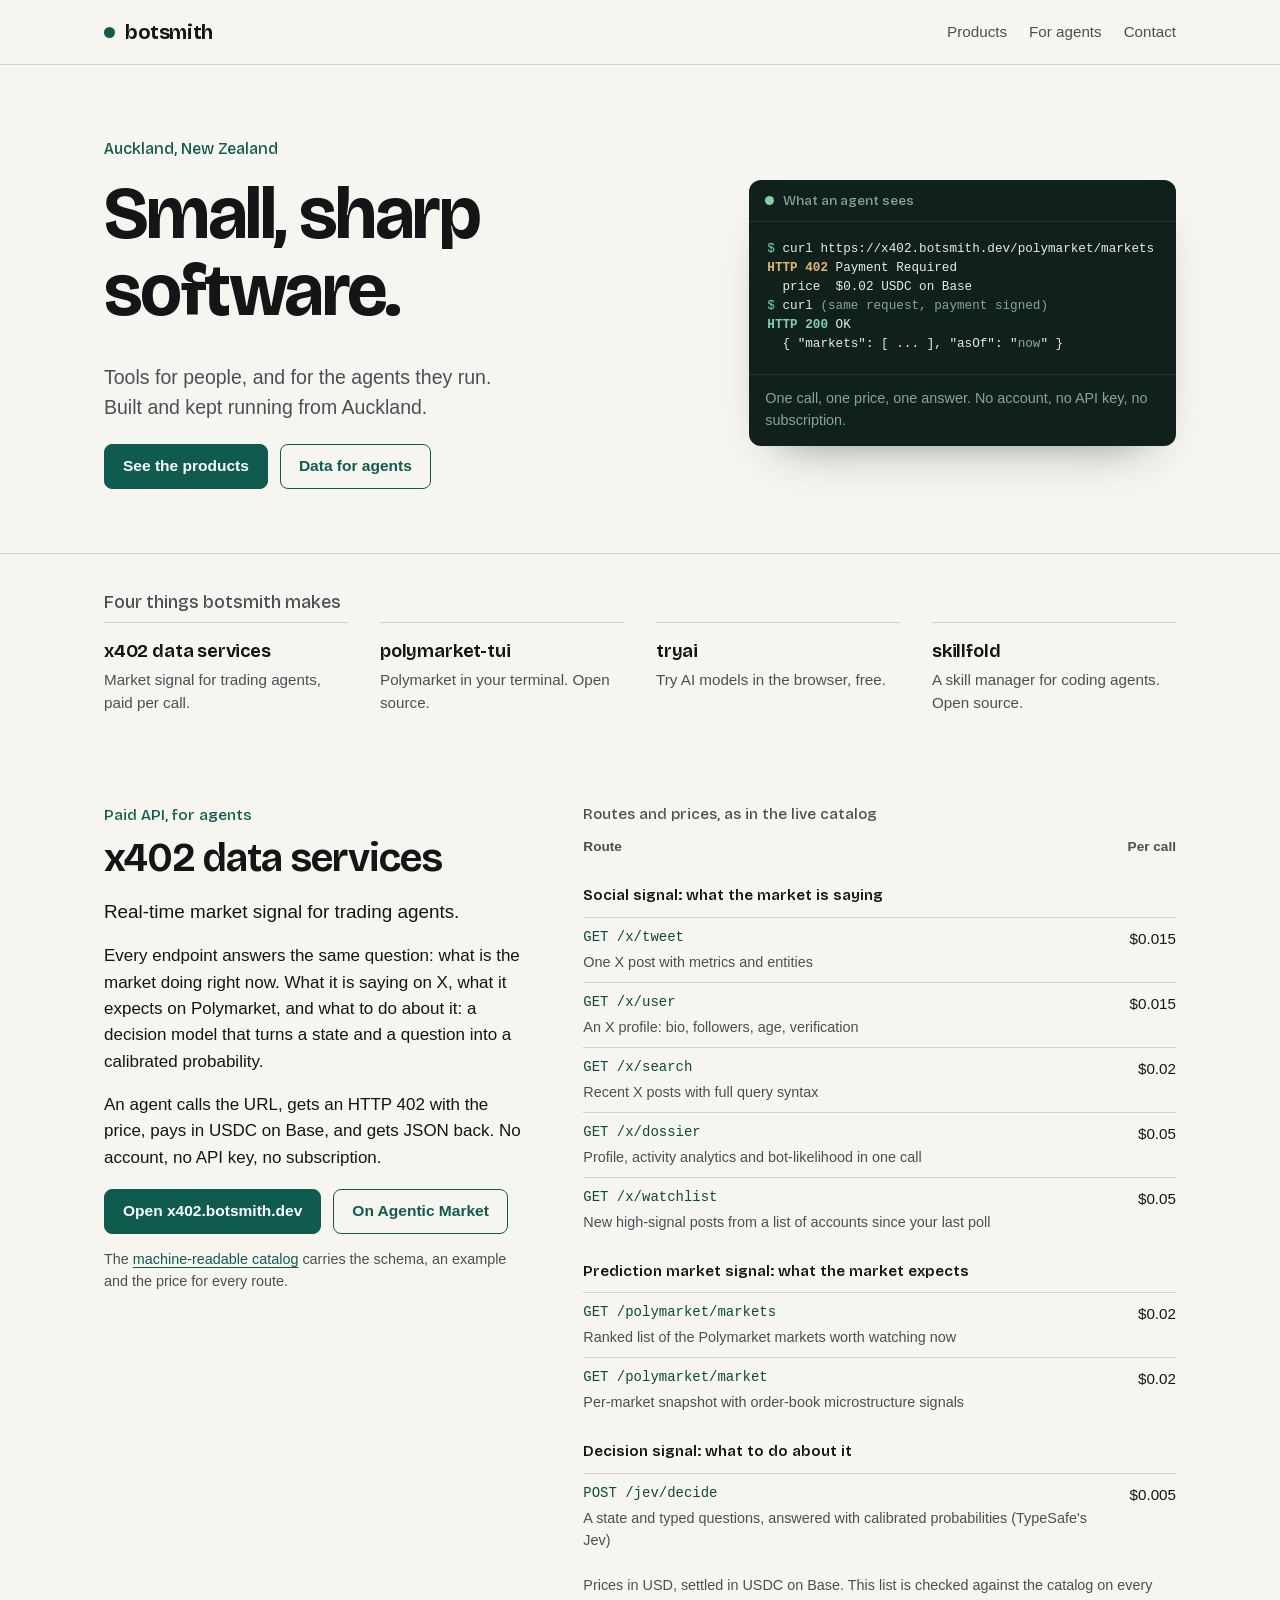
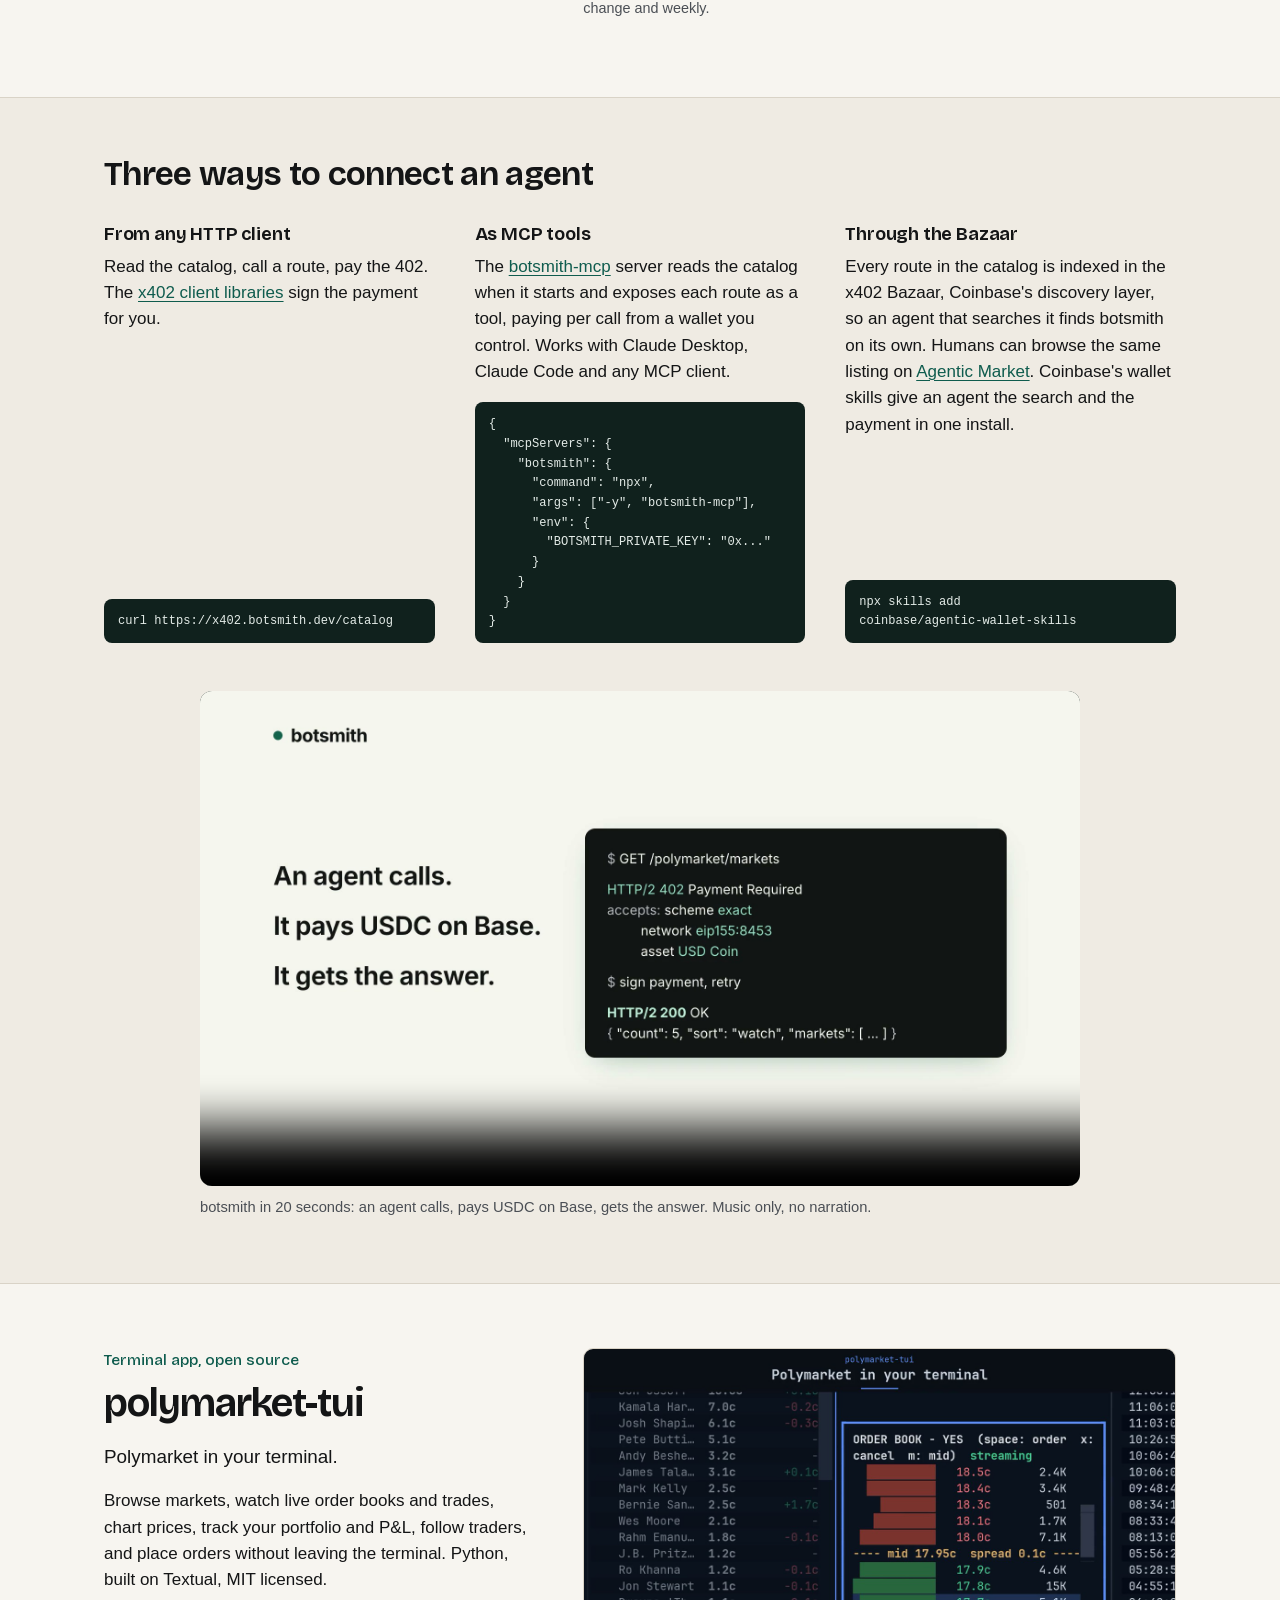
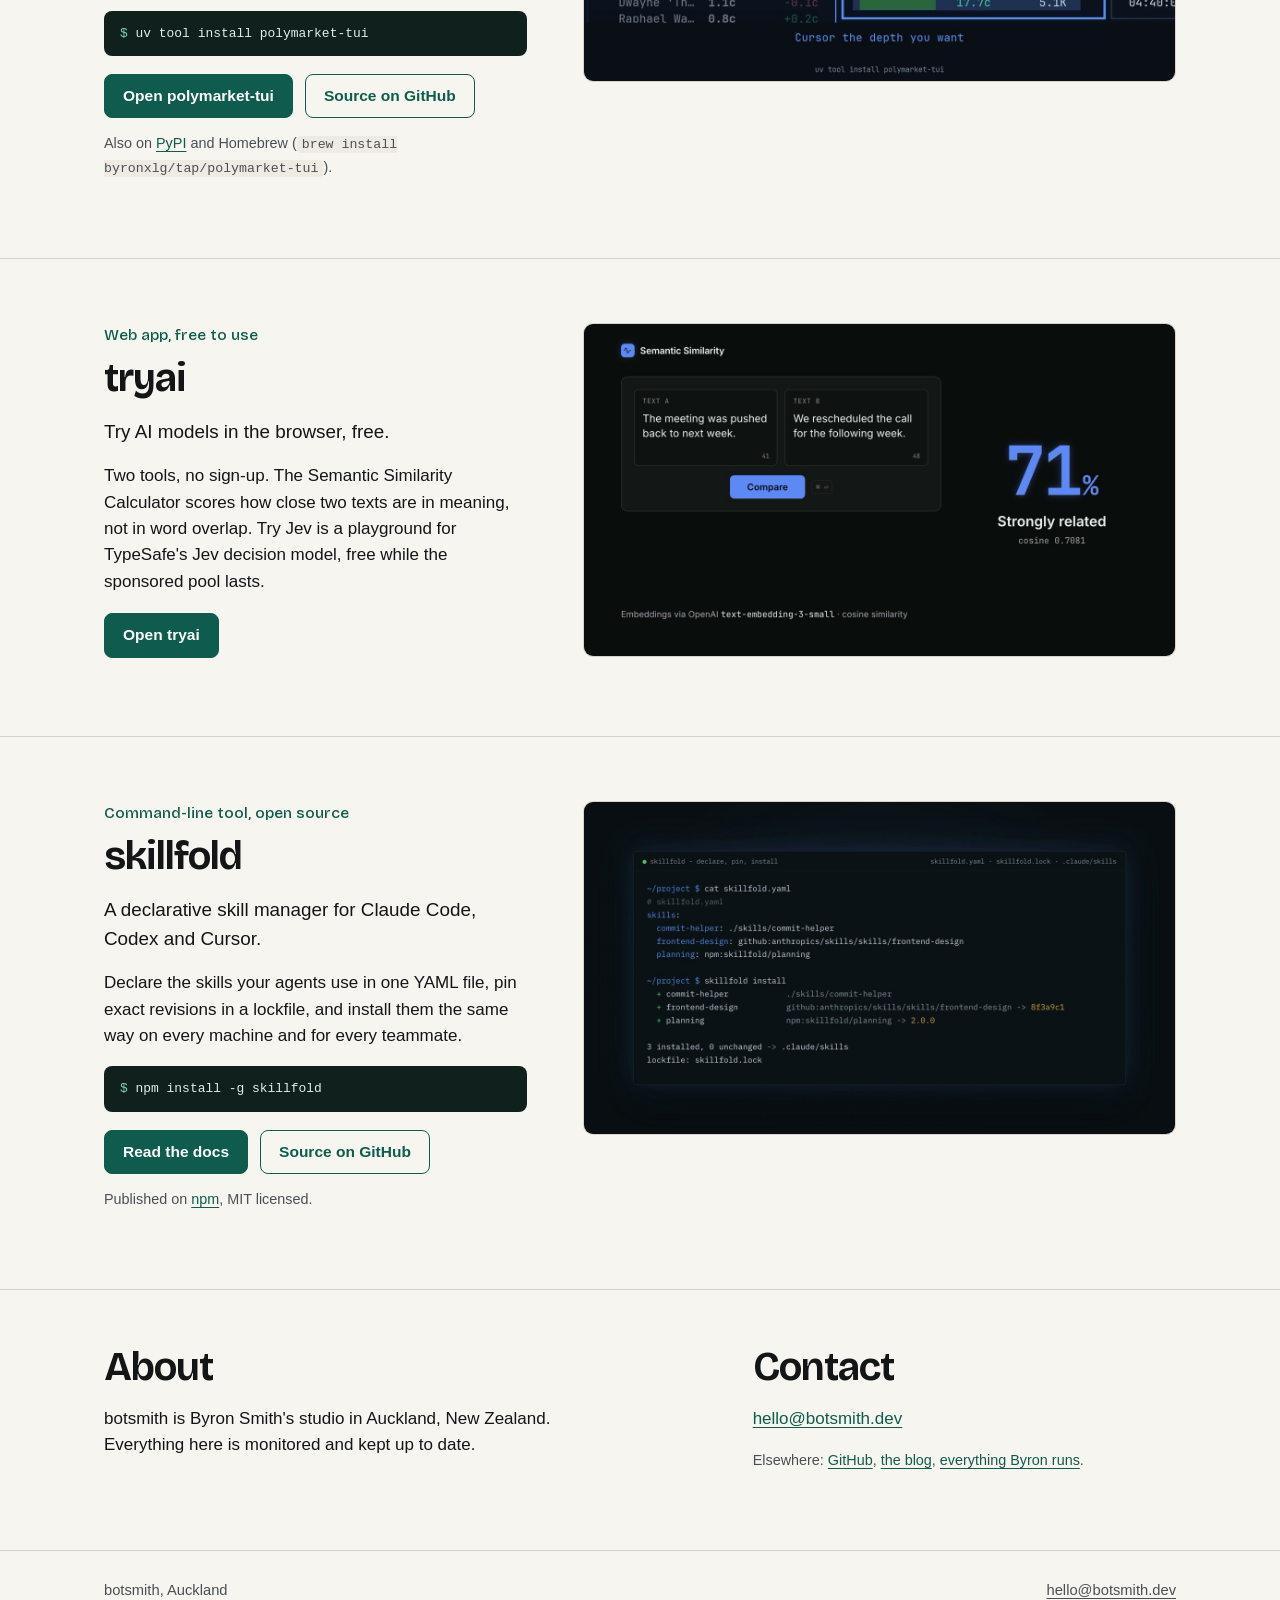
==== index.html @ a82999b0 "Landing page: every product, how an agent connects to x402, checks that keep it true Byron (2026-10-" ====
<!doctype html>
<html lang="en-NZ">
<head>
  <meta charset="utf-8">
  <meta name="viewport" content="width=device-width, initial-scale=1">
  <title>botsmith | Small, sharp software from Auckland</title>
  <meta name="description" content="botsmith makes small, well-made software: market data that AI agents pay for per call (x402), a terminal client for Polymarket, a free place to try AI models, and a skill manager for coding agents.">
  <link rel="canonical" href="https://botsmith.dev/">
  <link rel="icon" href="data:image/svg+xml,%3Csvg%20xmlns='http://www.w3.org/2000/svg'%20viewBox='0%200%2032%2032'%3E%3Ccircle%20cx='16'%20cy='16'%20r='14'%20fill='%230f5c4e'/%3E%3C/svg%3E">
  <link rel="preload" href="assets/fonts/bricolage-grotesque-latin.woff2" as="font" type="font/woff2" crossorigin>
  <meta property="og:type" content="website">
  <meta property="og:site_name" content="botsmith">
  <meta property="og:title" content="botsmith | Small, sharp software from Auckland">
  <meta property="og:description" content="Market data that AI agents pay for per call, a terminal client for Polymarket, a free place to try AI models, and a skill manager for coding agents.">
  <meta property="og:url" content="https://botsmith.dev/">
  <meta property="og:image" content="https://botsmith.dev/assets/brag.jpg">
  <meta property="og:video" content="https://botsmith.dev/assets/brag.mp4">
  <meta property="og:video:type" content="video/mp4">
  <meta property="og:locale" content="en_NZ">
  <meta name="twitter:card" content="summary_large_image">
  <meta name="theme-color" content="#f7f5f0">
  <link rel="stylesheet" href="assets/site.css">
  <script type="application/ld+json">
{
  "@context": "https://schema.org",
  "@graph": [
    {
      "@type": "Organization",
      "@id": "https://botsmith.dev/#org",
      "name": "botsmith",
      "url": "https://botsmith.dev/",
      "email": "hello@botsmith.dev",
      "founder": { "@type": "Person", "name": "Byron Smith" },
      "address": { "@type": "PostalAddress", "addressLocality": "Auckland", "addressCountry": "NZ" }
    },
    {
      "@type": "ItemList",
      "name": "What botsmith makes",
      "itemListElement": [
        { "@type": "ListItem", "position": 1, "name": "x402 data services", "url": "https://x402.botsmith.dev/" },
        { "@type": "ListItem", "position": 2, "name": "polymarket-tui", "url": "https://polymarket-tui.botsmith.dev/" },
        { "@type": "ListItem", "position": 3, "name": "tryai", "url": "https://tryai.byronxlg.com/" },
        { "@type": "ListItem", "position": 4, "name": "skillfold", "url": "https://byronxlg.com/skillfold/" }
      ]
    }
  ]
}
  </script>
</head>
<body>
  <a class="skip" href="#main">Skip to content</a>

  <header class="top">
    <div class="wrap top-row">
      <a class="brand" href="/" aria-current="page"><span class="dot" aria-hidden="true"></span>botsmith</a>
      <nav class="nav" aria-label="Main">
        <a href="#products">Products</a>
        <a href="#agents">For agents</a>
        <a href="#contact">Contact</a>
      </nav>
    </div>
  </header>

  <main id="main">

    <section class="hero" aria-labelledby="hero-title">
      <div class="wrap hero-grid">
        <div class="hero-copy">
          <p class="place">Auckland, New Zealand</p>
          <h1 id="hero-title">Small, sharp software.</h1>
          <p class="lede">Tools for people, and for the agents they run. Built and kept running from Auckland.</p>
          <div class="actions">
            <a class="button" href="#products">See the products</a>
            <a class="button quiet" href="#x402">Data for agents</a>
          </div>
        </div>

        <figure class="exchange" aria-labelledby="exchange-caption">
          <div class="exchange-bar"><span class="exchange-dot" aria-hidden="true"></span>What an agent sees</div>
          <pre class="exchange-body"><code><span class="line l1"><span class="prompt">$</span> curl https://x402.botsmith.dev/polymarket/markets</span>
<span class="line l2"><span class="status warn">HTTP 402</span> Payment Required</span>
<span class="line l3">  price  <span data-route="/polymarket/markets" data-price="$0.02">$0.02</span> USDC on Base</span>
<span class="line l4"><span class="prompt">$</span> curl <span class="dim">(same request, payment signed)</span></span>
<span class="line l5"><span class="status ok">HTTP 200</span> OK</span>
<span class="line l6">  { "markets": [ ... ], "asOf": "<span class="dim">now</span>" }</span></code></pre>
          <figcaption id="exchange-caption">One call, one price, one answer. No account, no API key, no subscription.</figcaption>
        </figure>
      </div>
    </section>

    <section id="products" class="index" aria-labelledby="index-title">
      <div class="wrap">
        <h2 id="index-title">Four things botsmith makes</h2>
        <ol class="index-list">
          <li><a href="#x402"><strong>x402 data services</strong><span>Market signal for trading agents, paid per call.</span></a></li>
          <li><a href="#polymarket-tui"><strong>polymarket-tui</strong><span>Polymarket in your terminal. Open source.</span></a></li>
          <li><a href="#tryai"><strong>tryai</strong><span>Try AI models in the browser, free.</span></a></li>
          <li><a href="#skillfold"><strong>skillfold</strong><span>A skill manager for coding agents. Open source.</span></a></li>
        </ol>
      </div>
    </section>

    <article id="x402" class="product" aria-labelledby="x402-title">
      <div class="wrap product-grid">
        <div class="product-copy">
          <p class="product-kind">Paid API, for agents</p>
          <h2 id="x402-title">x402 data services</h2>
          <p class="product-sub">Real-time market signal for trading agents.</p>
          <p>Every endpoint answers the same question: what is the market doing right now. What it is saying on X, what it expects on Polymarket, and what to do about it: a decision model that turns a state and a question into a calibrated probability.</p>
          <p>An agent calls the URL, gets an HTTP 402 with the price, pays in USDC on Base, and gets JSON back. No account, no API key, no subscription.</p>
          <div class="actions">
            <a class="button" href="https://x402.botsmith.dev/">Open x402.botsmith.dev</a>
            <a class="button quiet" href="https://agentic.market/services/x402-botsmith-dev">On Agentic Market</a>
          </div>
          <p class="fine">The <a href="https://x402.botsmith.dev/catalog">machine-readable catalog</a> carries the schema, an example and the price for every route.</p>
        </div>

        <div class="product-artifact">
          <table class="prices">
            <caption>Routes and prices, as in the live catalog</caption>
            <thead><tr><th scope="col">Route</th><th scope="col" class="num">Per call</th></tr></thead>
            <tbody>
              <tr class="group"><th scope="rowgroup" colspan="2">Social signal: what the market is saying</th></tr>
              <tr><td class="route"><code>GET /x/tweet</code><span>One X post with metrics and entities</span></td><td class="num" data-route="/x/tweet" data-price="$0.015">$0.015</td></tr>
              <tr><td class="route"><code>GET /x/user</code><span>An X profile: bio, followers, age, verification</span></td><td class="num" data-route="/x/user" data-price="$0.015">$0.015</td></tr>
              <tr><td class="route"><code>GET /x/search</code><span>Recent X posts with full query syntax</span></td><td class="num" data-route="/x/search" data-price="$0.02">$0.02</td></tr>
              <tr><td class="route"><code>GET /x/dossier</code><span>Profile, activity analytics and bot-likelihood in one call</span></td><td class="num" data-route="/x/dossier" data-price="$0.05">$0.05</td></tr>
              <tr><td class="route"><code>GET /x/watchlist</code><span>New high-signal posts from a list of accounts since your last poll</span></td><td class="num" data-route="/x/watchlist" data-price="$0.05">$0.05</td></tr>
            </tbody>
            <tbody>
              <tr class="group"><th scope="rowgroup" colspan="2">Prediction market signal: what the market expects</th></tr>
              <tr><td class="route"><code>GET /polymarket/markets</code><span>Ranked list of the Polymarket markets worth watching now</span></td><td class="num" data-route="/polymarket/markets" data-price="$0.02">$0.02</td></tr>
              <tr><td class="route"><code>GET /polymarket/market</code><span>Per-market snapshot with order-book microstructure signals</span></td><td class="num" data-route="/polymarket/market" data-price="$0.02">$0.02</td></tr>
            </tbody>
            <tbody>
              <tr class="group"><th scope="rowgroup" colspan="2">Decision signal: what to do about it</th></tr>
              <tr><td class="route"><code>POST /jev/decide</code><span>A state and typed questions, answered with calibrated probabilities (TypeSafe's Jev)</span></td><td class="num" data-route="/jev/decide" data-price="$0.005">$0.005</td></tr>
            </tbody>
          </table>
          <p class="fine">Prices in USD, settled in USDC on Base. This list is checked against the catalog on every change and weekly.</p>
        </div>
      </div>

      <div id="agents" class="connect">
        <div class="wrap">
          <h3 class="connect-title">Three ways to connect an agent</h3>
          <div class="ways">
            <div class="way">
              <h4>From any HTTP client</h4>
              <p>Read the catalog, call a route, pay the 402. The <a href="https://github.com/coinbase/x402">x402 client libraries</a> sign the payment for you.</p>
              <pre><code>curl https://x402.botsmith.dev/catalog</code></pre>
            </div>
            <div class="way">
              <h4>As MCP tools</h4>
              <p>The <a href="https://www.npmjs.com/package/botsmith-mcp">botsmith-mcp</a> server reads the catalog when it starts and exposes each route as a tool, paying per call from a wallet you control. Works with Claude Desktop, Claude Code and any MCP client.</p>
              <pre><code>{
  "mcpServers": {
    "botsmith": {
      "command": "npx",
      "args": ["-y", "botsmith-mcp"],
      "env": {
        "BOTSMITH_PRIVATE_KEY": "0x..."
      }
    }
  }
}</code></pre>
            </div>
            <div class="way">
              <h4>Through the Bazaar</h4>
              <p>Every route in the catalog is indexed in the x402 Bazaar, Coinbase's discovery layer, so an agent that searches it finds botsmith on its own. Humans can browse the same listing on <a href="https://agentic.market/services/x402-botsmith-dev">Agentic Market</a>. Coinbase's wallet skills give an agent the search and the payment in one install.</p>
              <pre><code>npx skills add <span class="nowrap">coinbase/agentic-wallet-skills</span></code></pre>
            </div>
          </div>
          <figure class="launch">
            <video src="assets/brag.mp4" poster="assets/brag.jpg" width="1920" height="1080" controls playsinline preload="none"></video>
            <figcaption>botsmith in 20 seconds: an agent calls, pays USDC on Base, gets the answer. Music only, no narration.</figcaption>
          </figure>
        </div>
      </div>
    </article>

    <article id="polymarket-tui" class="product" aria-labelledby="tui-title">
      <div class="wrap product-grid">
        <div class="product-copy">
          <p class="product-kind">Terminal app, open source</p>
          <h2 id="tui-title">polymarket-tui</h2>
          <p class="product-sub">Polymarket in your terminal.</p>
          <p>Browse markets, watch live order books and trades, chart prices, track your portfolio and P&amp;L, follow traders, and place orders without leaving the terminal. Python, built on Textual, MIT licensed.</p>
          <pre class="install"><code>uv tool install polymarket-tui</code></pre>
          <div class="actions">
            <a class="button" href="https://polymarket-tui.botsmith.dev/">Open polymarket-tui</a>
            <a class="button quiet" href="https://github.com/byronxlg/polymarket-tui">Source on GitHub</a>
          </div>
          <p class="fine">Also on <a href="https://pypi.org/project/polymarket-tui/">PyPI</a> and Homebrew (<code>brew install byronxlg/tap/polymarket-tui</code>).</p>
        </div>
        <a class="product-artifact poster" href="https://polymarket-tui.botsmith.dev/" aria-label="polymarket-tui: a live order book in the terminal (opens the product site)">
          <img src="assets/polymarket-tui.jpg" width="1280" height="720" alt="" loading="lazy">
        </a>
      </div>
    </article>

    <article id="tryai" class="product" aria-labelledby="tryai-title">
      <div class="wrap product-grid">
        <div class="product-copy">
          <p class="product-kind">Web app, free to use</p>
          <h2 id="tryai-title">tryai</h2>
          <p class="product-sub">Try AI models in the browser, free.</p>
          <p>Two tools, no sign-up. The Semantic Similarity Calculator scores how close two texts are in meaning, not in word overlap. Try Jev is a playground for TypeSafe's Jev decision model, free while the sponsored pool lasts.</p>
          <div class="actions">
            <a class="button" href="https://tryai.byronxlg.com/">Open tryai</a>
          </div>
        </div>
        <a class="product-artifact poster" href="https://tryai.byronxlg.com/" aria-label="tryai: two sentences scored 71 percent, strongly related (opens the app)">
          <img src="assets/tryai.jpg" width="1280" height="720" alt="" loading="lazy">
        </a>
      </div>
    </article>

    <article id="skillfold" class="product" aria-labelledby="skillfold-title">
      <div class="wrap product-grid">
        <div class="product-copy">
          <p class="product-kind">Command-line tool, open source</p>
          <h2 id="skillfold-title">skillfold</h2>
          <p class="product-sub">A declarative skill manager for Claude Code, Codex and Cursor.</p>
          <p>Declare the skills your agents use in one YAML file, pin exact revisions in a lockfile, and install them the same way on every machine and for every teammate.</p>
          <pre class="install"><code>npm install -g skillfold</code></pre>
          <div class="actions">
            <a class="button" href="https://byronxlg.com/skillfold/">Read the docs</a>
            <a class="button quiet" href="https://github.com/byronxlg/skillfold">Source on GitHub</a>
          </div>
          <p class="fine">Published on <a href="https://www.npmjs.com/package/skillfold">npm</a>, MIT licensed.</p>
        </div>
        <a class="product-artifact poster" href="https://byronxlg.com/skillfold/" aria-label="skillfold: declare, pin, install (opens the docs)">
          <img src="assets/skillfold.jpg" width="1280" height="720" alt="" loading="lazy">
        </a>
      </div>
    </article>

    <section id="contact" class="about" aria-label="About and contact">
      <div class="wrap about-grid">
        <div>
          <h2 id="about-title">About</h2>
          <p>botsmith is Byron Smith's studio in Auckland, New Zealand. Everything here is monitored and kept up to date.</p>
        </div>
        <div>
          <h2>Contact</h2>
          <p><a href="mailto:hello@botsmith.dev">hello@botsmith.dev</a></p>
          <p class="fine">Elsewhere: <a href="https://github.com/byronxlg">GitHub</a>, <a href="https://blog.byronxlg.com/">the blog</a>, <a href="https://byronxlg.com/">everything Byron runs</a>.</p>
        </div>
      </div>
    </section>
  </main>

  <footer class="foot">
    <div class="wrap foot-row">
      <span>botsmith, Auckland</span>
      <span><a href="mailto:hello@botsmith.dev">hello@botsmith.dev</a></span>
    </div>
  </footer>
  <script src="assets/site.js"></script>
</body>
</html>
---- assets/site.css ----
/* botsmith.dev. One stylesheet, no build step.
   Palette and tagline are shared with the launch video (brag/), keep them in step. */

@font-face {
  font-family: "Bricolage";
  src: url("fonts/bricolage-grotesque-latin.woff2") format("woff2");
  font-weight: 300 800;
  font-style: normal;
  font-display: swap;
  unicode-range: U+0000-00FF, U+0131, U+0152-0153, U+02BB-02BC, U+02C6, U+02DA, U+02DC, U+2000-206F, U+20AC, U+2122, U+2191, U+2193, U+2212, U+2215, U+FEFF, U+FFFD;
}

:root {
  --paper: #f7f5f0;
  --linen: #efebe3;
  --ink: #141516;
  --slate: #4b4f55;
  --hairline: #d9d3c7;
  --green: #0f5c4e;
  --green-deep: #0b4a3f;
  --mint: #dcebe6;
  --terminal: #10211d;
  --terminal-ink: #e4ece8;
  --terminal-dim: #8aa39b;
  --amber: #e2b765;
  --leaf: #7fd1a8;
  --max: 1120px;
  --gutter: 24px;
  --display: "Bricolage", "Helvetica Neue", Arial, sans-serif;
  --sans: -apple-system, BlinkMacSystemFont, "Segoe UI", Roboto, Helvetica, Arial, sans-serif;
  --mono: ui-monospace, "SF Mono", Menlo, Consolas, "Liberation Mono", monospace;
  --radius: 10px;
}

* { box-sizing: border-box; }
html { scroll-behavior: smooth; }
@media (prefers-reduced-motion: reduce) { html { scroll-behavior: auto; } }

body {
  margin: 0;
  font-family: var(--sans);
  font-size: 17px;
  line-height: 1.55;
  color: var(--ink);
  background: var(--paper);
  -webkit-font-smoothing: antialiased;
  text-rendering: optimizeLegibility;
}

a { color: var(--green); text-decoration-thickness: 1px; text-underline-offset: 3px; }
a:hover { color: var(--green-deep); }
a:focus-visible, .button:focus-visible, .poster:focus-visible { outline: 3px solid var(--green); outline-offset: 3px; border-radius: 4px; }
.poster:focus-visible { border-radius: var(--radius); }

img { max-width: 100%; height: auto; display: block; }
p { margin: 0 0 1em; }
code { font-family: var(--mono); font-size: 0.92em; }
pre { font-family: var(--mono); font-size: 0.88rem; line-height: 1.5; margin: 0; overflow-x: auto; }

h1, h2, h3 {
  font-family: var(--display);
  font-optical-sizing: auto;
  line-height: 1.05;
  margin: 0 0 0.45em;
  font-weight: 650;
}
h1 { font-size: clamp(2.6rem, 6.4vw, 4.6rem); letter-spacing: -0.035em; font-weight: 700; }
h2 { font-size: clamp(1.7rem, 3.4vw, 2.5rem); letter-spacing: -0.025em; }
h3 { font-size: 1.2rem; letter-spacing: -0.01em; line-height: 1.25; }

.wrap { max-width: var(--max); margin: 0 auto; padding: 0 var(--gutter); }

.skip { position: absolute; left: -999px; top: 8px; background: var(--ink); color: #fff; padding: 8px 12px; z-index: 10; }
.skip:focus { left: 8px; }

/* Header */
.top { border-bottom: 1px solid var(--hairline); background: var(--paper); }
.top-row { display: flex; align-items: center; justify-content: space-between; min-height: 64px; gap: 16px; flex-wrap: wrap; }
.brand { font-family: var(--display); font-weight: 700; letter-spacing: -0.02em; text-decoration: none; color: var(--ink); font-size: 1.25rem; display: inline-flex; align-items: center; gap: 10px; }
.brand .dot { width: 11px; height: 11px; border-radius: 50%; background: var(--green); }
.nav { display: flex; gap: 22px; flex-wrap: wrap; }
.nav a { color: var(--slate); text-decoration: none; font-size: 0.95rem; }
.nav a:hover { color: var(--ink); }

/* Buttons */
.actions { display: flex; flex-wrap: wrap; gap: 10px 12px; margin: 22px 0 0; }
.button {
  display: inline-block;
  font-weight: 600;
  font-size: 0.97rem;
  line-height: 1.2;
  padding: 12px 18px;
  border-radius: 8px;
  text-decoration: none;
  background: var(--green);
  color: #fff;
  border: 1px solid var(--green);
}
.button:hover { background: var(--green-deep); border-color: var(--green-deep); color: #fff; }
.button.quiet { background: transparent; color: var(--green); }
.button.quiet:hover { background: var(--mint); color: var(--green-deep); }

/* Hero */
.hero { padding: 72px 0 64px; }
.hero-grid { display: grid; gap: 48px; grid-template-columns: minmax(0, 7fr) minmax(0, 5fr); align-items: center; }
.hero-copy, .product-copy, .product-artifact { min-width: 0; }
.place { font-family: var(--display); font-weight: 500; color: var(--green); margin: 0 0 14px; font-size: 1rem; }
.lede { font-size: 1.22rem; color: var(--slate); max-width: 38ch; margin: 0; line-height: 1.5; }

.exchange { margin: 0; background: var(--terminal); color: var(--terminal-ink); border-radius: 12px; overflow: hidden; box-shadow: 0 24px 48px -32px rgba(16, 33, 29, 0.6); }
.exchange-bar { display: flex; align-items: center; gap: 9px; padding: 10px 16px; font-family: var(--display); font-size: 0.86rem; font-weight: 500; color: var(--terminal-dim); border-bottom: 1px solid rgba(255,255,255,0.08); }
.exchange-dot { width: 9px; height: 9px; border-radius: 50%; background: var(--leaf); }
.exchange-body { padding: 18px 18px 20px; color: var(--terminal-ink); font-size: 0.86rem; white-space: normal; }
.exchange-body .line { display: block; white-space: pre-wrap; overflow-wrap: anywhere; }
.exchange-body .prompt { color: var(--leaf); }
.exchange-body .dim { color: var(--terminal-dim); }
.exchange-body .status { font-weight: 700; }
.exchange-body .status.warn { color: var(--amber); }
.exchange-body .status.ok { color: var(--leaf); }
.exchange figcaption { padding: 12px 16px 14px; font-size: 0.9rem; color: var(--terminal-dim); border-top: 1px solid rgba(255,255,255,0.08); }

/* The one orchestrated moment: the exchange plays once on load. Off under reduced motion
   and when the script does not run (the .play class gates it). */
.exchange.play .line { opacity: 0; animation: reveal 0.3s ease-out forwards; }
.exchange.play .l1 { animation-delay: 0.2s; }
.exchange.play .l2 { animation-delay: 0.9s; }
.exchange.play .l3 { animation-delay: 1.1s; }
.exchange.play .l4 { animation-delay: 1.9s; }
.exchange.play .l5 { animation-delay: 2.6s; }
.exchange.play .l6 { animation-delay: 2.8s; }
@keyframes reveal { from { opacity: 0; transform: translateY(3px); } to { opacity: 1; transform: none; } }
@media (prefers-reduced-motion: reduce) {
  .exchange.play .line { animation: none; opacity: 1; }
}

/* Product index */
.index { padding: 40px 0 8px; border-top: 1px solid var(--hairline); }
.index h2 { font-size: 1.1rem; font-weight: 500; color: var(--slate); letter-spacing: 0; margin-bottom: 10px; }
.index-list { list-style: none; margin: 0; padding: 0; display: grid; grid-template-columns: repeat(auto-fit, minmax(220px, 1fr)); gap: 0 32px; }
.index-list li { border-top: 1px solid var(--hairline); }
.index-list a { display: block; padding: 14px 0 16px; text-decoration: none; color: var(--ink); }
.index-list strong { display: block; font-family: var(--display); font-weight: 650; font-size: 1.15rem; letter-spacing: -0.01em; }
.index-list span { display: block; color: var(--slate); font-size: 0.95rem; margin-top: 2px; }
.index-list a:hover strong { color: var(--green-deep); }

/* Product sections */
.product { padding: 64px 0; border-top: 1px solid var(--hairline); }
.product:first-of-type { border-top: 0; }
#x402 { padding-bottom: 0; }
#x402 .product-copy { position: sticky; top: 24px; }
.product-grid { display: grid; gap: 40px 56px; grid-template-columns: minmax(0, 5fr) minmax(0, 7fr); align-items: start; }
.product-copy p { max-width: 52ch; }
.product-kind { font-family: var(--display); font-weight: 500; color: var(--green); margin: 0 0 10px; font-size: 0.98rem; }
.product-sub { font-size: 1.18rem; color: var(--ink); margin: 0 0 0.9em; font-weight: 500; }
.product-copy .actions { margin-top: 18px; margin-bottom: 14px; }
.fine { font-size: 0.9rem; color: var(--slate); }
.fine code { background: var(--linen); padding: 1px 5px; border-radius: 4px; }
.install { background: var(--terminal); color: var(--terminal-ink); padding: 12px 16px; border-radius: 8px; margin: 6px 0 4px; max-width: 52ch; }
.install code::before { content: "$ "; color: var(--leaf); }

.poster { display: block; border-radius: var(--radius); overflow: hidden; background: var(--terminal); border: 1px solid var(--hairline); }
.poster img { aspect-ratio: 16 / 9; object-fit: cover; }

/* Price list */
.prices { width: 100%; border-collapse: collapse; font-size: 0.95rem; }
.prices caption { text-align: left; font-family: var(--display); font-weight: 500; color: var(--slate); padding: 0 0 10px; font-size: 0.95rem; }
.prices th, .prices td { text-align: left; vertical-align: top; padding: 9px 10px 9px 0; border-top: 1px solid var(--hairline); }
.prices thead th { font-weight: 600; font-size: 0.85rem; color: var(--slate); border-top: 0; padding-top: 0; }
.prices .group th { font-family: var(--display); font-weight: 600; color: var(--ink); padding-top: 18px; border-top: 0; }
.prices td.route code { display: block; white-space: nowrap; color: var(--green-deep); }
.prices td.route span { display: block; color: var(--slate); font-size: 0.9rem; margin-top: 2px; }
.prices .num { text-align: right; font-variant-numeric: tabular-nums; white-space: nowrap; padding-right: 0; }
.product-artifact .fine { margin-top: 14px; }

/* Connect band, inside the x402 article */
.connect { background: var(--linen); padding: 56px 0 64px; margin-top: 64px; border-top: 1px solid var(--hairline); }
.connect-title { font-size: clamp(1.5rem, 3vw, 2.1rem); letter-spacing: -0.02em; margin-bottom: 0.8em; }
.way h4 { font-family: var(--display); font-size: 1.15rem; font-weight: 650; letter-spacing: -0.01em; line-height: 1.25; margin: 0 0 0.4em; }
.ways { display: grid; gap: 32px 40px; grid-template-columns: repeat(3, minmax(0, 1fr)); }
.way p { max-width: 42ch; }
.way { min-width: 0; display: flex; flex-direction: column; }
.way pre { margin-top: auto; }
.nowrap { white-space: nowrap; }
.way pre { background: var(--terminal); color: var(--terminal-ink); padding: 12px 14px; border-radius: 8px; font-size: 0.82rem; white-space: pre-wrap; overflow-wrap: break-word; }
.launch { margin: 48px auto 0; max-width: 880px; }
.launch video { display: block; width: 100%; height: auto; aspect-ratio: 16 / 9; border-radius: 12px; background: var(--terminal); }
.launch figcaption { margin-top: 10px; font-size: 0.92rem; color: var(--slate); }

/* About and footer */
.about { padding: 56px 0 64px; border-top: 1px solid var(--hairline); }
.about-grid { display: grid; gap: 32px 56px; grid-template-columns: minmax(0, 7fr) minmax(0, 5fr); }
.about p { max-width: 52ch; }
.foot { border-top: 1px solid var(--hairline); padding: 28px 0 40px; color: var(--slate); font-size: 0.92rem; }
.foot-row { display: flex; flex-wrap: wrap; gap: 8px 32px; justify-content: space-between; }
.foot a { color: var(--slate); }

/* Narrow screens */
@media (max-width: 900px) {
  .hero { padding: 48px 0 40px; }
  .hero-grid, .product-grid, .about-grid { grid-template-columns: 1fr; gap: 32px; }
  #x402 .product-copy { position: static; }
  .ways { grid-template-columns: 1fr; }
  .connect { margin-top: 48px; padding: 44px 0 52px; }
  .product { padding: 48px 0; }
  .exchange-body { font-size: 0.8rem; }
}
@media (max-width: 480px) {
  body { font-size: 16px; }
  .top-row { min-height: 56px; }
  .nav { gap: 16px; }
  .button { padding: 11px 15px; }
  .prices { font-size: 0.9rem; }
}
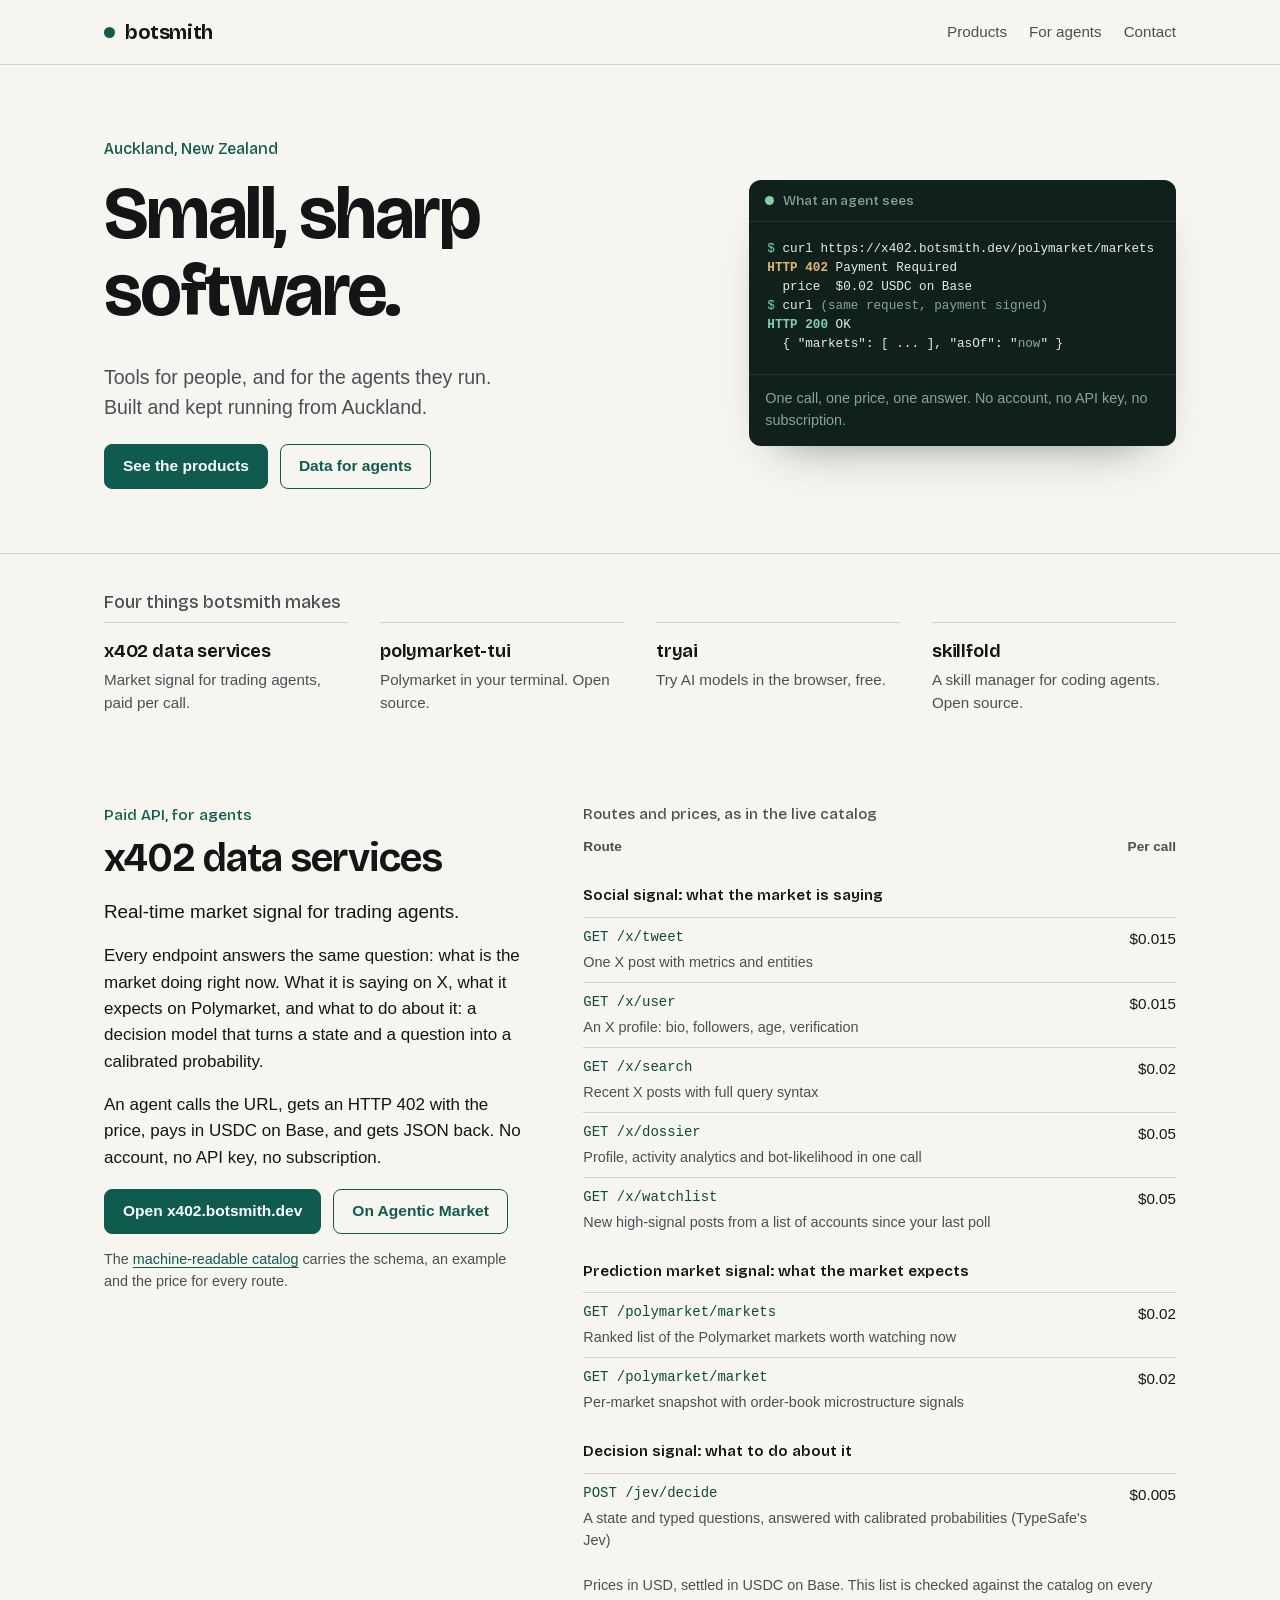
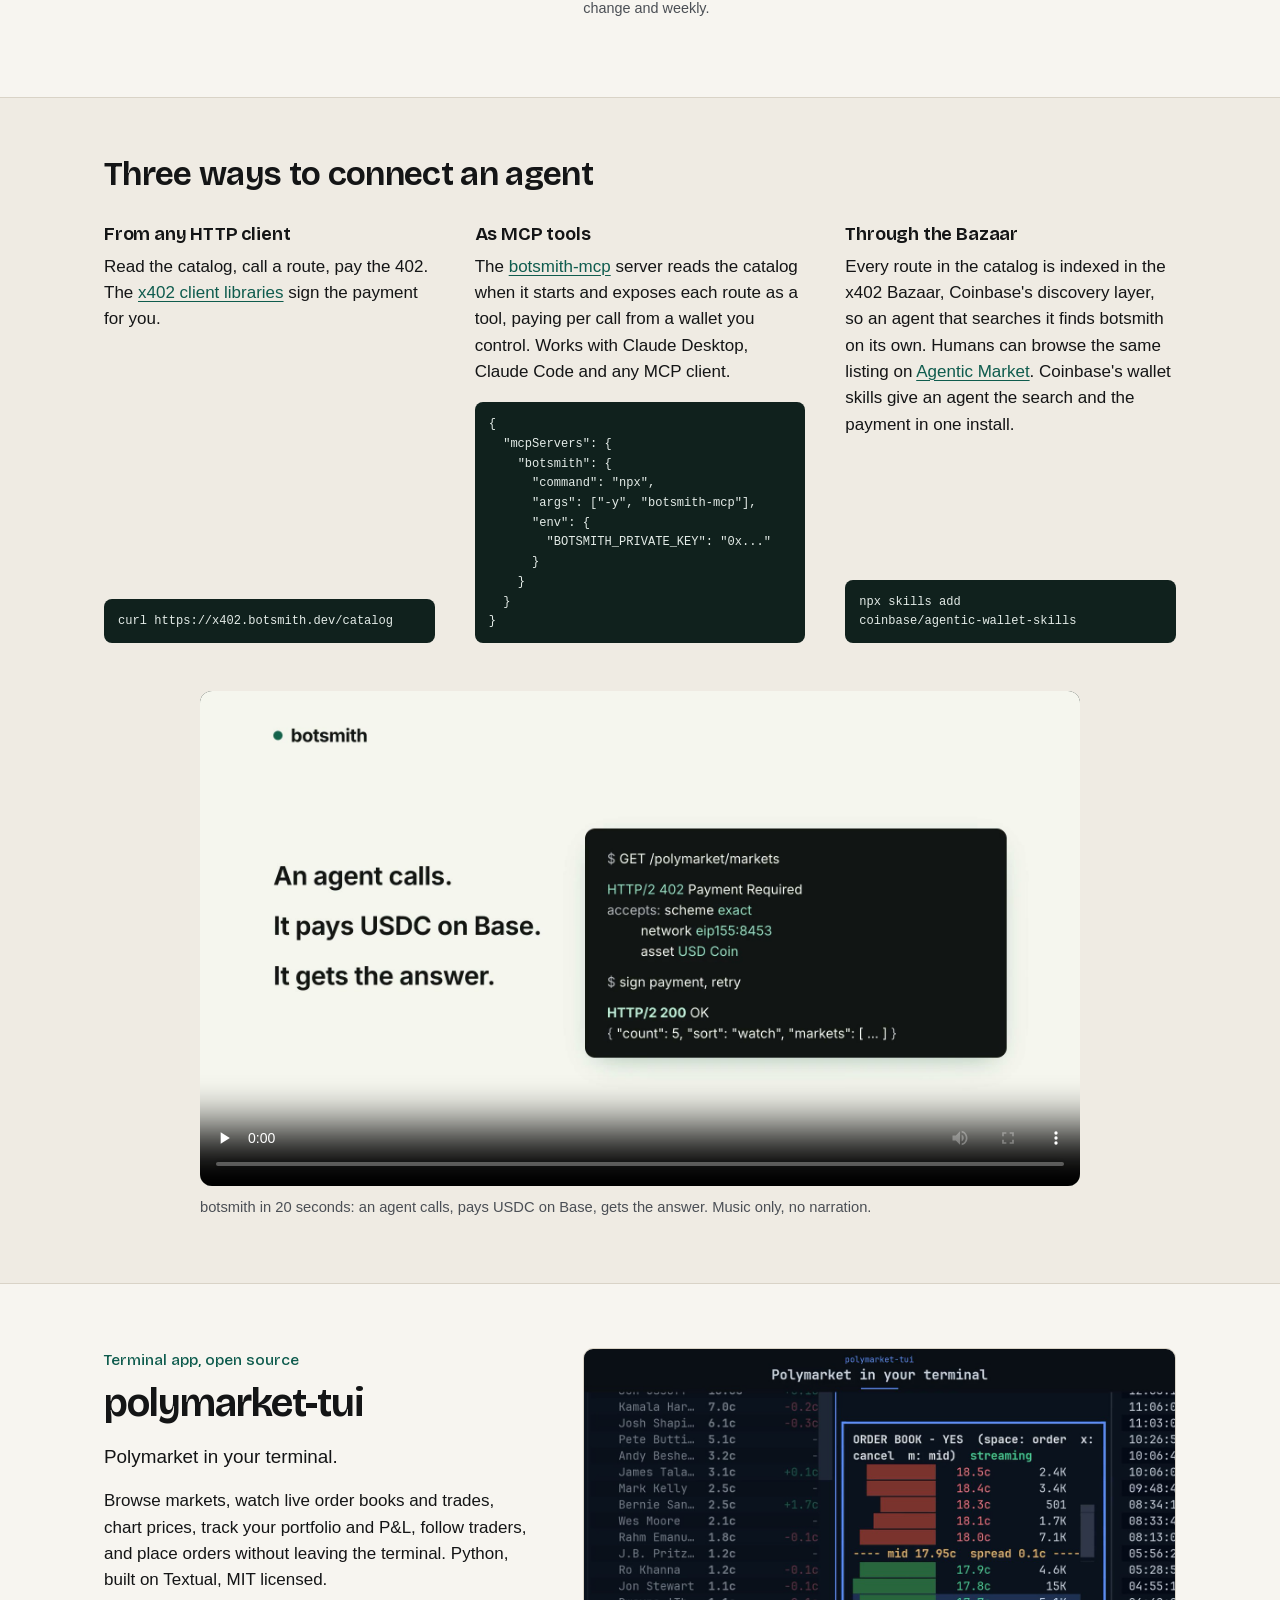
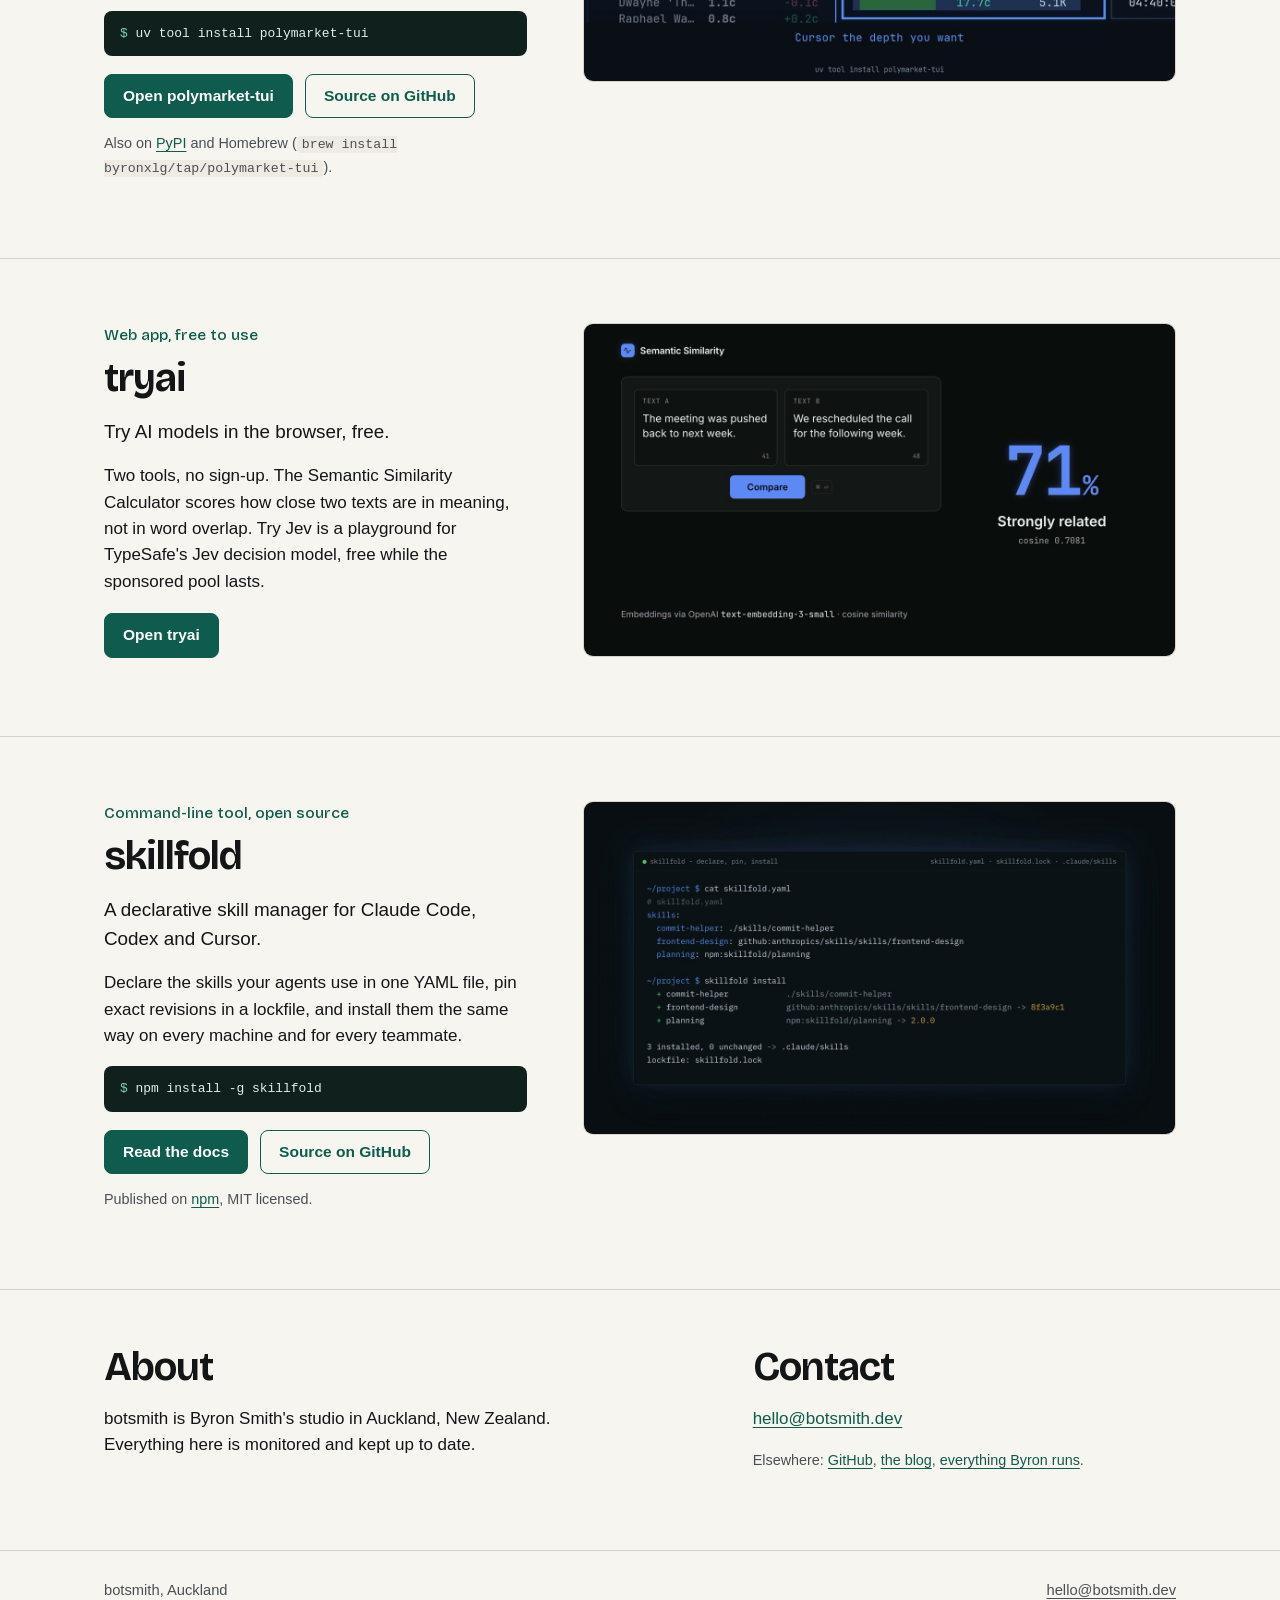
==== commit 64e0f0e4: "Landing page: tryai links point at tryai.botsmith.dev ssa#17 landed 2026-10-08 09:14Z: tryai.botsmit" ====
--- a/index.html
+++ b/index.html
@@ -39,7 +39,7 @@
       "itemListElement": [
         { "@type": "ListItem", "position": 1, "name": "x402 data services", "url": "https://x402.botsmith.dev/" },
         { "@type": "ListItem", "position": 2, "name": "polymarket-tui", "url": "https://polymarket-tui.botsmith.dev/" },
-        { "@type": "ListItem", "position": 3, "name": "tryai", "url": "https://tryai.byronxlg.com/" },
+        { "@type": "ListItem", "position": 3, "name": "tryai", "url": "https://tryai.botsmith.dev/" },
         { "@type": "ListItem", "position": 4, "name": "skillfold", "url": "https://byronxlg.com/skillfold/" }
       ]
     }
@@ -207,10 +207,10 @@
           <p class="product-sub">Try AI models in the browser, free.</p>
           <p>Two tools, no sign-up. The Semantic Similarity Calculator scores how close two texts are in meaning, not in word overlap. Try Jev is a playground for TypeSafe's Jev decision model, free while the sponsored pool lasts.</p>
           <div class="actions">
-            <a class="button" href="https://tryai.byronxlg.com/">Open tryai</a>
-          </div>
-        </div>
-        <a class="product-artifact poster" href="https://tryai.byronxlg.com/" aria-label="tryai: two sentences scored 71 percent, strongly related (opens the app)">
+            <a class="button" href="https://tryai.botsmith.dev/">Open tryai</a>
+          </div>
+        </div>
+        <a class="product-artifact poster" href="https://tryai.botsmith.dev/" aria-label="tryai: two sentences scored 71 percent, strongly related (opens the app)">
           <img src="assets/tryai.jpg" width="1280" height="720" alt="" loading="lazy">
         </a>
       </div>
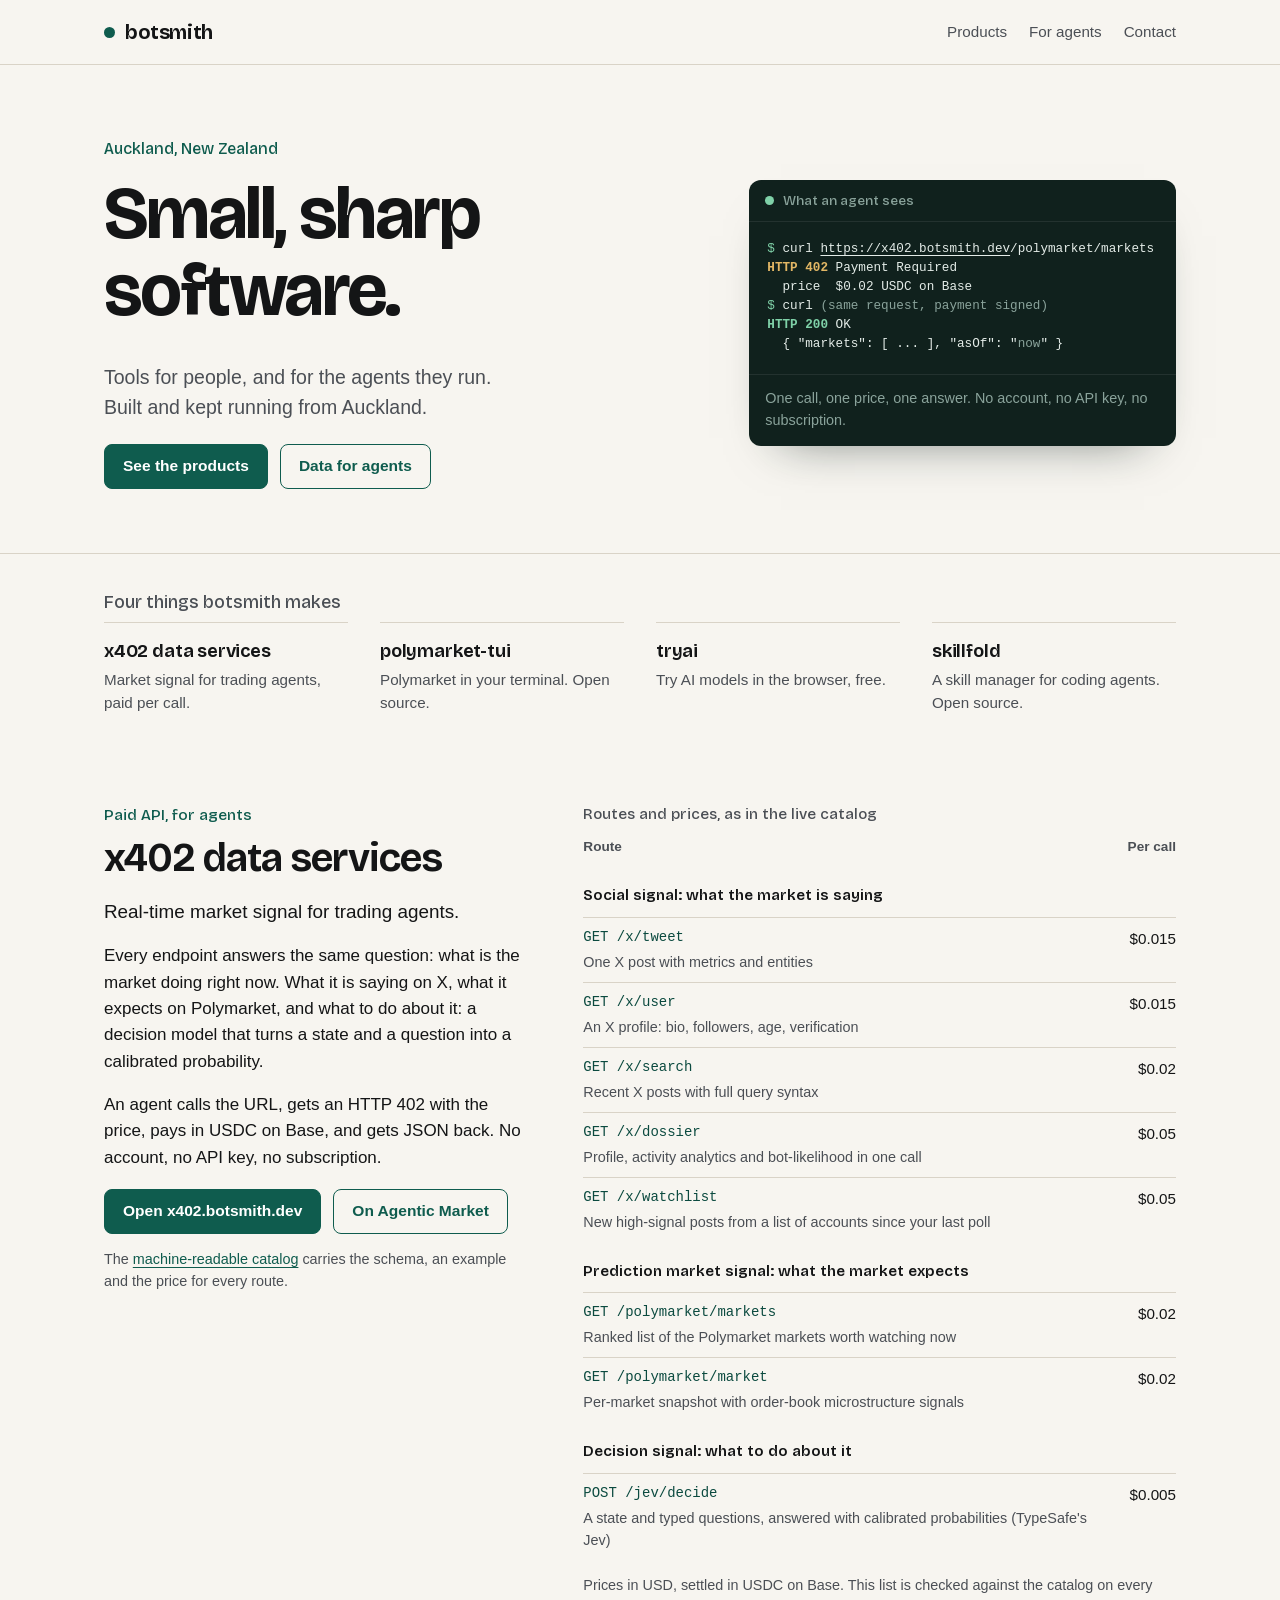
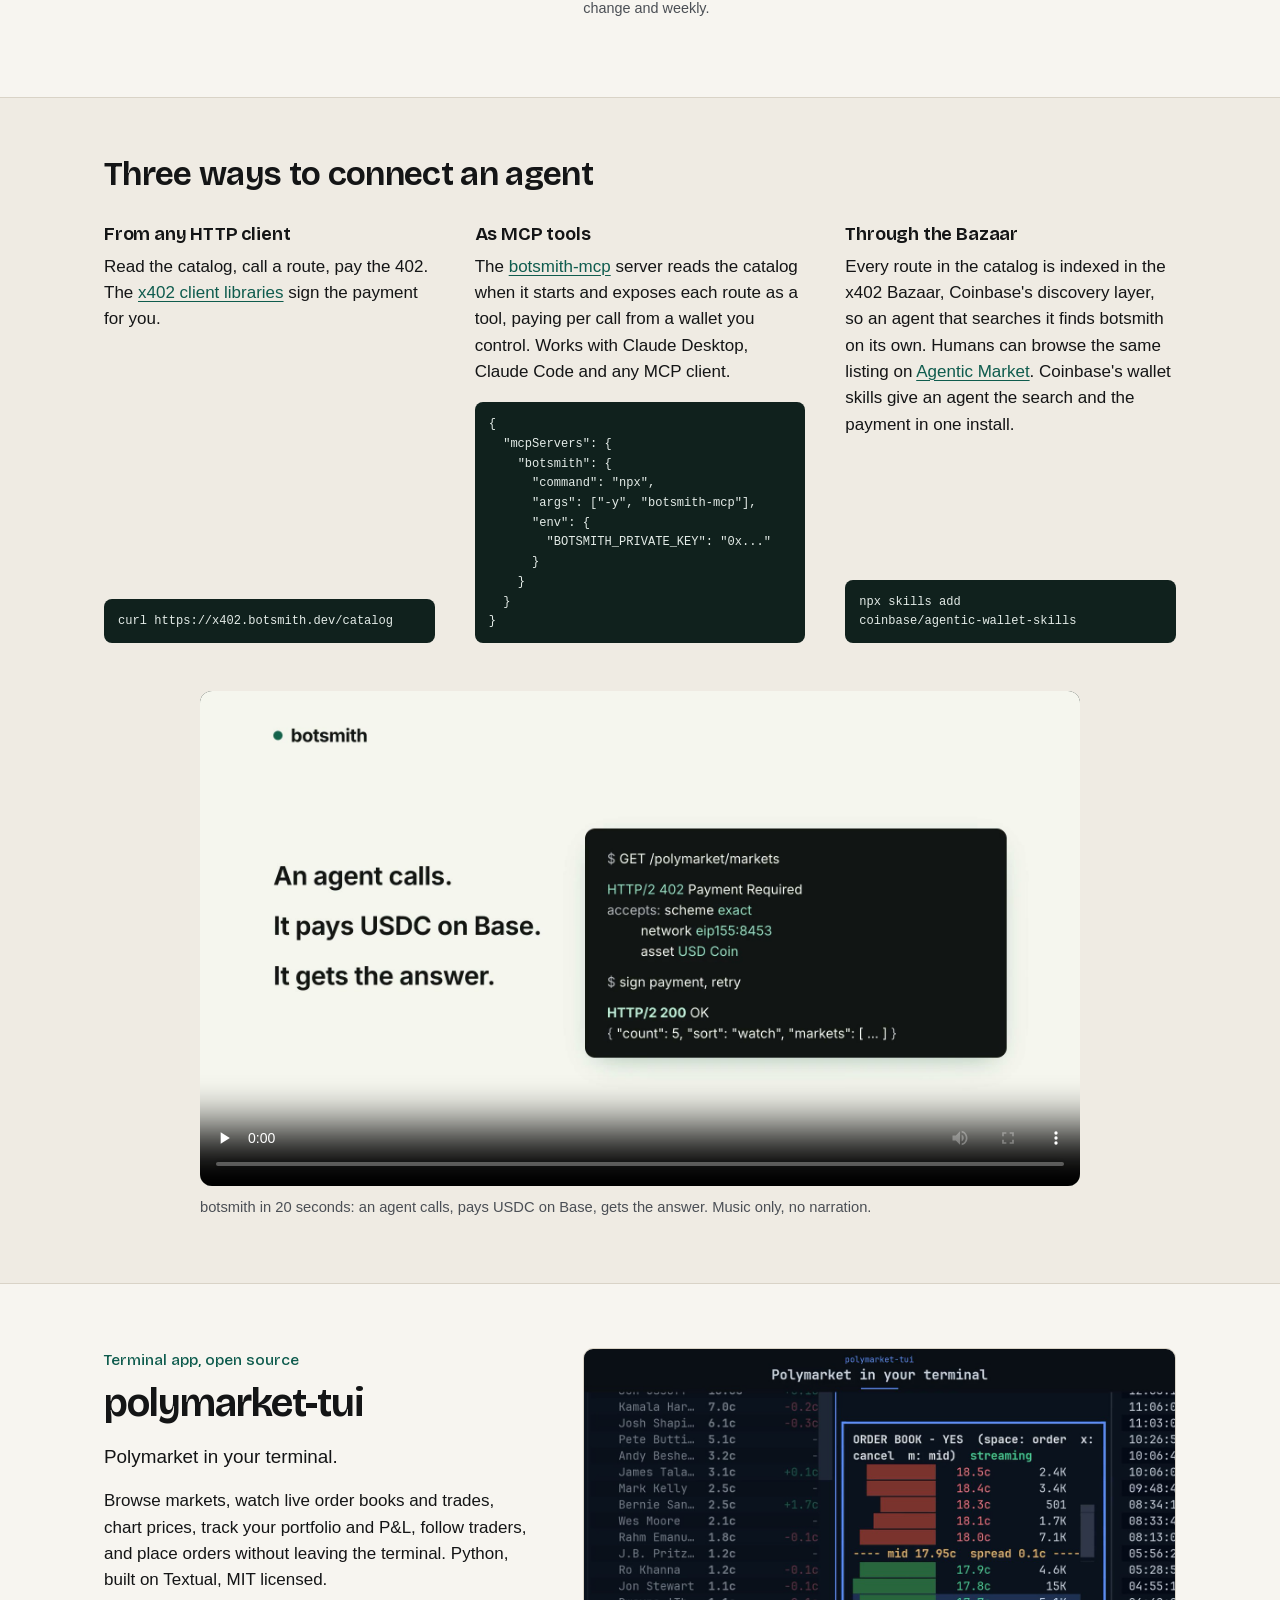
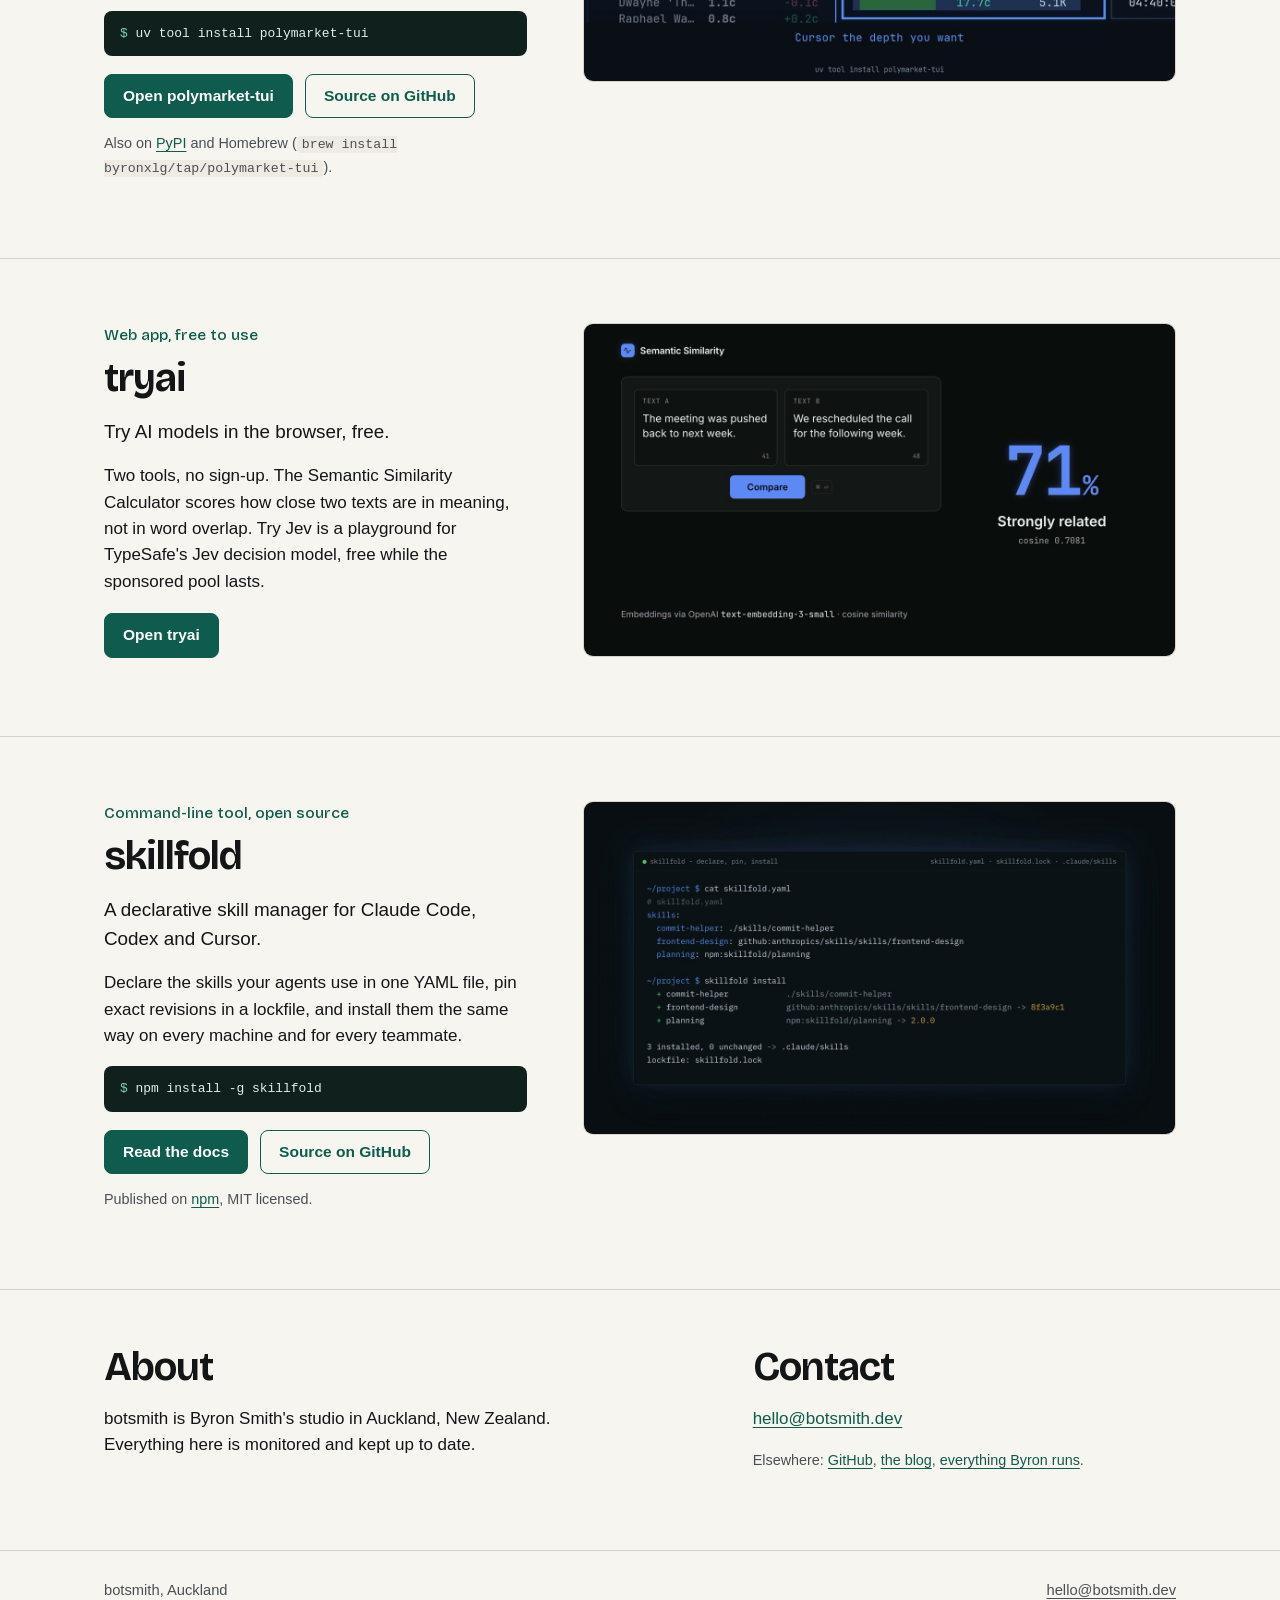
==== commit 47281c81: "landing: the index and every product title link to the product site The index list under the hero li" ====
--- a/index.html
+++ b/index.html
@@ -40,7 +40,7 @@
         { "@type": "ListItem", "position": 1, "name": "x402 data services", "url": "https://x402.botsmith.dev/" },
         { "@type": "ListItem", "position": 2, "name": "polymarket-tui", "url": "https://polymarket-tui.botsmith.dev/" },
         { "@type": "ListItem", "position": 3, "name": "tryai", "url": "https://tryai.botsmith.dev/" },
-        { "@type": "ListItem", "position": 4, "name": "skillfold", "url": "https://byronxlg.com/skillfold/" }
+        { "@type": "ListItem", "position": 4, "name": "skillfold", "url": "https://skillfold.botsmith.dev/" }
       ]
     }
   ]
@@ -77,7 +77,7 @@
 
         <figure class="exchange" aria-labelledby="exchange-caption">
           <div class="exchange-bar"><span class="exchange-dot" aria-hidden="true"></span>What an agent sees</div>
-          <pre class="exchange-body"><code><span class="line l1"><span class="prompt">$</span> curl https://x402.botsmith.dev/polymarket/markets</span>
+          <pre class="exchange-body"><code><span class="line l1"><span class="prompt">$</span> curl <a href="https://x402.botsmith.dev/">https://x402.botsmith.dev</a>/polymarket/markets</span>
 <span class="line l2"><span class="status warn">HTTP 402</span> Payment Required</span>
 <span class="line l3">  price  <span data-route="/polymarket/markets" data-price="$0.02">$0.02</span> USDC on Base</span>
 <span class="line l4"><span class="prompt">$</span> curl <span class="dim">(same request, payment signed)</span></span>
@@ -92,10 +92,10 @@
       <div class="wrap">
         <h2 id="index-title">Four things botsmith makes</h2>
         <ol class="index-list">
-          <li><a href="#x402"><strong>x402 data services</strong><span>Market signal for trading agents, paid per call.</span></a></li>
-          <li><a href="#polymarket-tui"><strong>polymarket-tui</strong><span>Polymarket in your terminal. Open source.</span></a></li>
-          <li><a href="#tryai"><strong>tryai</strong><span>Try AI models in the browser, free.</span></a></li>
-          <li><a href="#skillfold"><strong>skillfold</strong><span>A skill manager for coding agents. Open source.</span></a></li>
+          <li><a href="https://x402.botsmith.dev/"><strong>x402 data services</strong><span>Market signal for trading agents, paid per call.</span></a></li>
+          <li><a href="https://polymarket-tui.botsmith.dev/"><strong>polymarket-tui</strong><span>Polymarket in your terminal. Open source.</span></a></li>
+          <li><a href="https://tryai.botsmith.dev/"><strong>tryai</strong><span>Try AI models in the browser, free.</span></a></li>
+          <li><a href="https://skillfold.botsmith.dev/"><strong>skillfold</strong><span>A skill manager for coding agents. Open source.</span></a></li>
         </ol>
       </div>
     </section>
@@ -104,7 +104,7 @@
       <div class="wrap product-grid">
         <div class="product-copy">
           <p class="product-kind">Paid API, for agents</p>
-          <h2 id="x402-title">x402 data services</h2>
+          <h2 id="x402-title"><a href="https://x402.botsmith.dev/">x402 data services</a></h2>
           <p class="product-sub">Real-time market signal for trading agents.</p>
           <p>Every endpoint answers the same question: what is the market doing right now. What it is saying on X, what it expects on Polymarket, and what to do about it: a decision model that turns a state and a question into a calibrated probability.</p>
           <p>An agent calls the URL, gets an HTTP 402 with the price, pays in USDC on Base, and gets JSON back. No account, no API key, no subscription.</p>
@@ -183,7 +183,7 @@
       <div class="wrap product-grid">
         <div class="product-copy">
           <p class="product-kind">Terminal app, open source</p>
-          <h2 id="tui-title">polymarket-tui</h2>
+          <h2 id="tui-title"><a href="https://polymarket-tui.botsmith.dev/">polymarket-tui</a></h2>
           <p class="product-sub">Polymarket in your terminal.</p>
           <p>Browse markets, watch live order books and trades, chart prices, track your portfolio and P&amp;L, follow traders, and place orders without leaving the terminal. Python, built on Textual, MIT licensed.</p>
           <pre class="install"><code>uv tool install polymarket-tui</code></pre>
@@ -203,7 +203,7 @@
       <div class="wrap product-grid">
         <div class="product-copy">
           <p class="product-kind">Web app, free to use</p>
-          <h2 id="tryai-title">tryai</h2>
+          <h2 id="tryai-title"><a href="https://tryai.botsmith.dev/">tryai</a></h2>
           <p class="product-sub">Try AI models in the browser, free.</p>
           <p>Two tools, no sign-up. The Semantic Similarity Calculator scores how close two texts are in meaning, not in word overlap. Try Jev is a playground for TypeSafe's Jev decision model, free while the sponsored pool lasts.</p>
           <div class="actions">
@@ -220,17 +220,17 @@
       <div class="wrap product-grid">
         <div class="product-copy">
           <p class="product-kind">Command-line tool, open source</p>
-          <h2 id="skillfold-title">skillfold</h2>
+          <h2 id="skillfold-title"><a href="https://skillfold.botsmith.dev/">skillfold</a></h2>
           <p class="product-sub">A declarative skill manager for Claude Code, Codex and Cursor.</p>
           <p>Declare the skills your agents use in one YAML file, pin exact revisions in a lockfile, and install them the same way on every machine and for every teammate.</p>
           <pre class="install"><code>npm install -g skillfold</code></pre>
           <div class="actions">
-            <a class="button" href="https://byronxlg.com/skillfold/">Read the docs</a>
+            <a class="button" href="https://skillfold.botsmith.dev/">Read the docs</a>
             <a class="button quiet" href="https://github.com/byronxlg/skillfold">Source on GitHub</a>
           </div>
           <p class="fine">Published on <a href="https://www.npmjs.com/package/skillfold">npm</a>, MIT licensed.</p>
         </div>
-        <a class="product-artifact poster" href="https://byronxlg.com/skillfold/" aria-label="skillfold: declare, pin, install (opens the docs)">
+        <a class="product-artifact poster" href="https://skillfold.botsmith.dev/" aria-label="skillfold: declare, pin, install (opens the docs)">
           <img src="assets/skillfold.jpg" width="1280" height="720" alt="" loading="lazy">
         </a>
       </div>
--- a/assets/site.css
+++ b/assets/site.css
@@ -151,6 +151,9 @@
 .product-grid { display: grid; gap: 40px 56px; grid-template-columns: minmax(0, 5fr) minmax(0, 7fr); align-items: start; }
 .product-copy p { max-width: 52ch; }
 .product-kind { font-family: var(--display); font-weight: 500; color: var(--green); margin: 0 0 10px; font-size: 0.98rem; }
+.product-copy h2 a { color: inherit; text-decoration: none; }
+.product-copy h2 a:hover { color: var(--green-deep); text-decoration: underline; text-decoration-thickness: 2px; text-underline-offset: 6px; }
+.exchange-body a { color: inherit; text-decoration: underline; text-decoration-thickness: 1px; text-underline-offset: 3px; }
 .product-sub { font-size: 1.18rem; color: var(--ink); margin: 0 0 0.9em; font-weight: 500; }
 .product-copy .actions { margin-top: 18px; margin-bottom: 14px; }
 .fine { font-size: 0.9rem; color: var(--slate); }
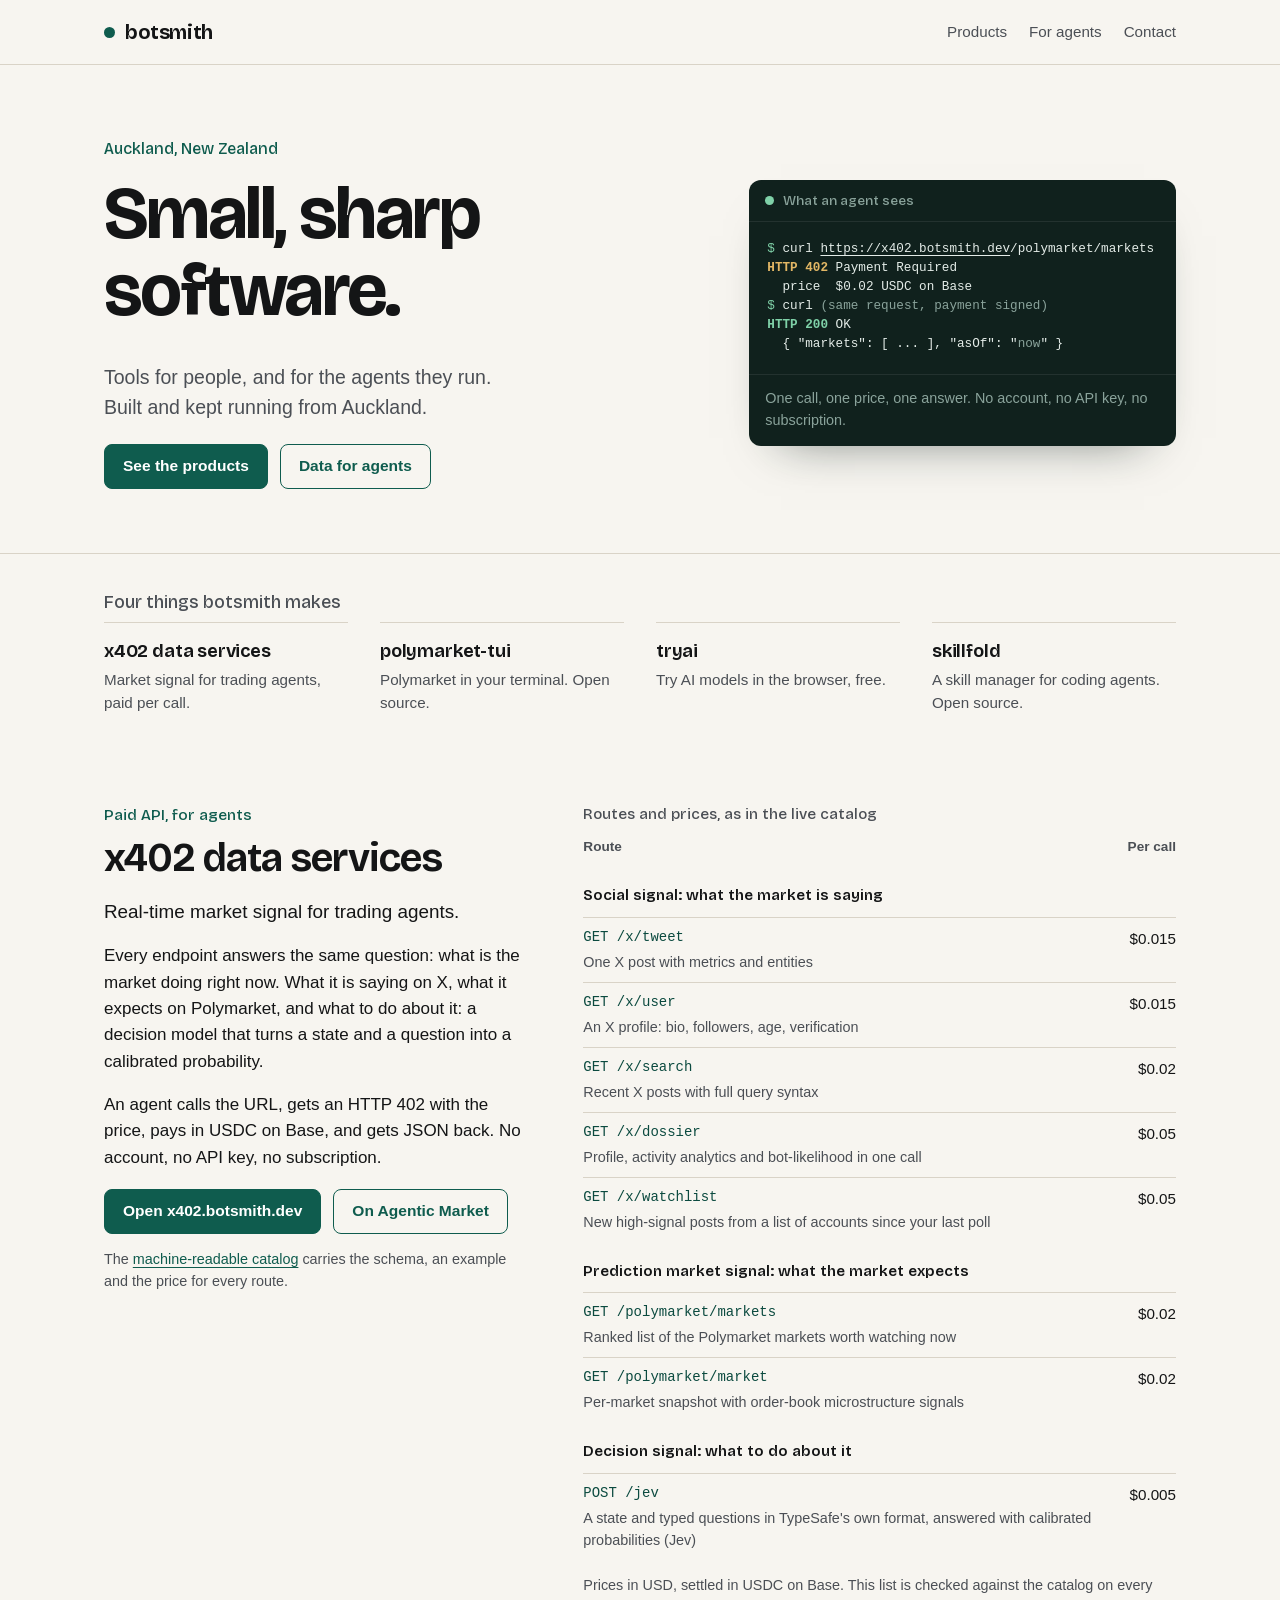
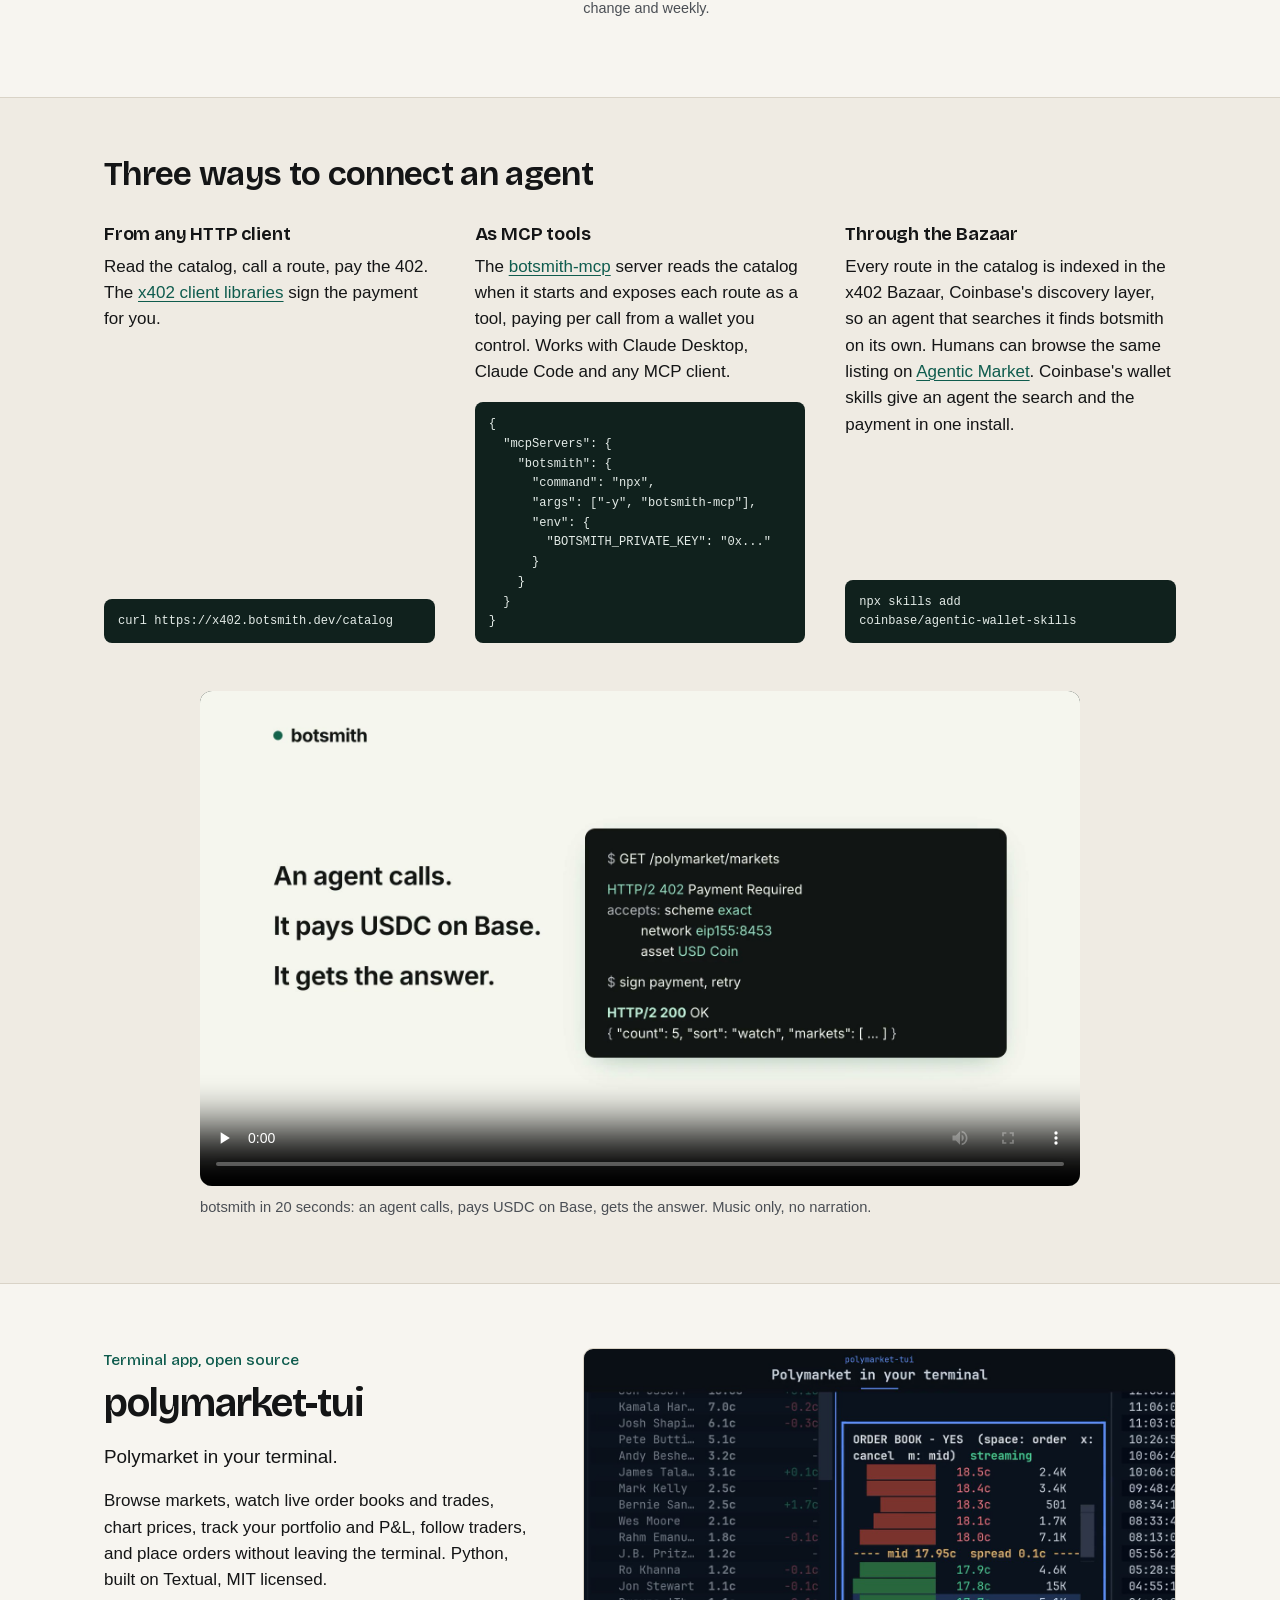
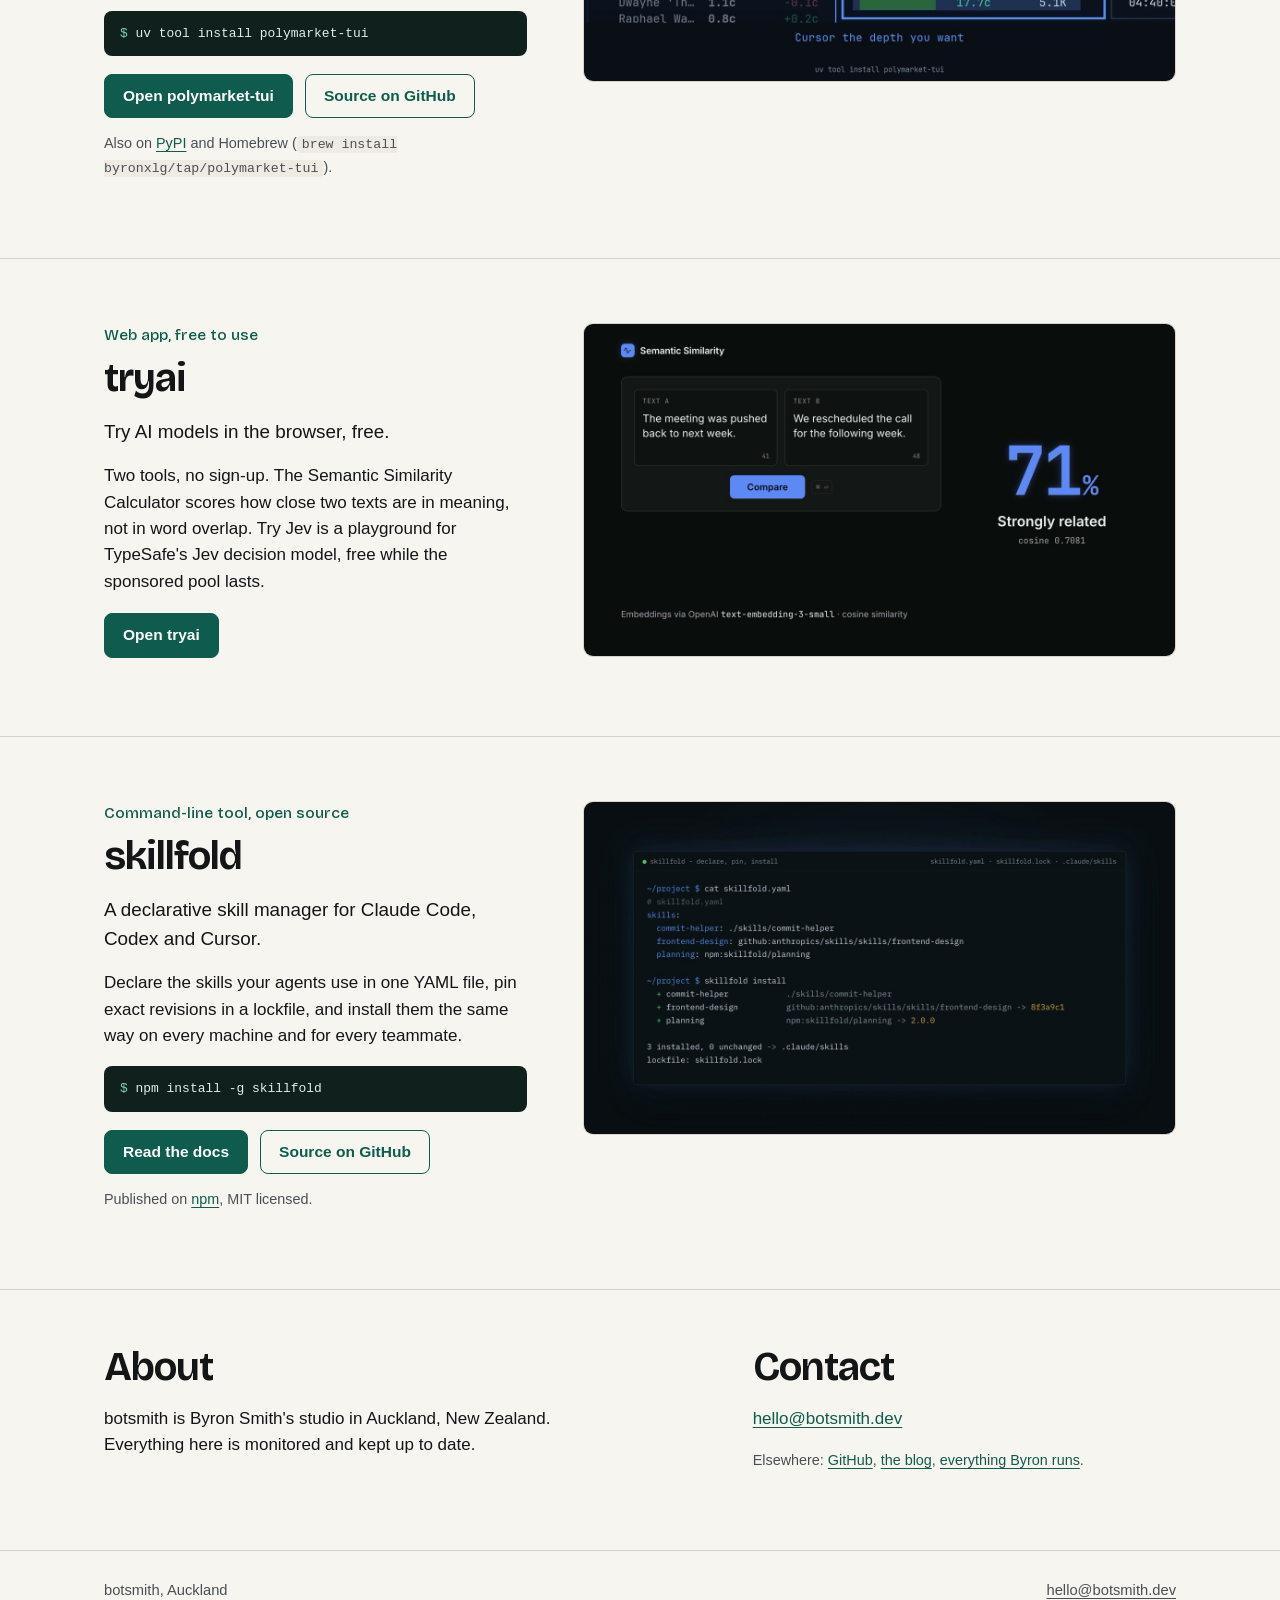
==== commit d045eca0: "landing: the Jev route is POST /jev, in TypeSafe's own format (x402-services#46)" ====
--- a/index.html
+++ b/index.html
@@ -134,7 +134,7 @@
             </tbody>
             <tbody>
               <tr class="group"><th scope="rowgroup" colspan="2">Decision signal: what to do about it</th></tr>
-              <tr><td class="route"><code>POST /jev/decide</code><span>A state and typed questions, answered with calibrated probabilities (TypeSafe's Jev)</span></td><td class="num" data-route="/jev/decide" data-price="$0.005">$0.005</td></tr>
+              <tr><td class="route"><code>POST /jev</code><span>A state and typed questions in TypeSafe's own format, answered with calibrated probabilities (Jev)</span></td><td class="num" data-route="/jev" data-price="$0.005">$0.005</td></tr>
             </tbody>
           </table>
           <p class="fine">Prices in USD, settled in USDC on Base. This list is checked against the catalog on every change and weekly.</p>
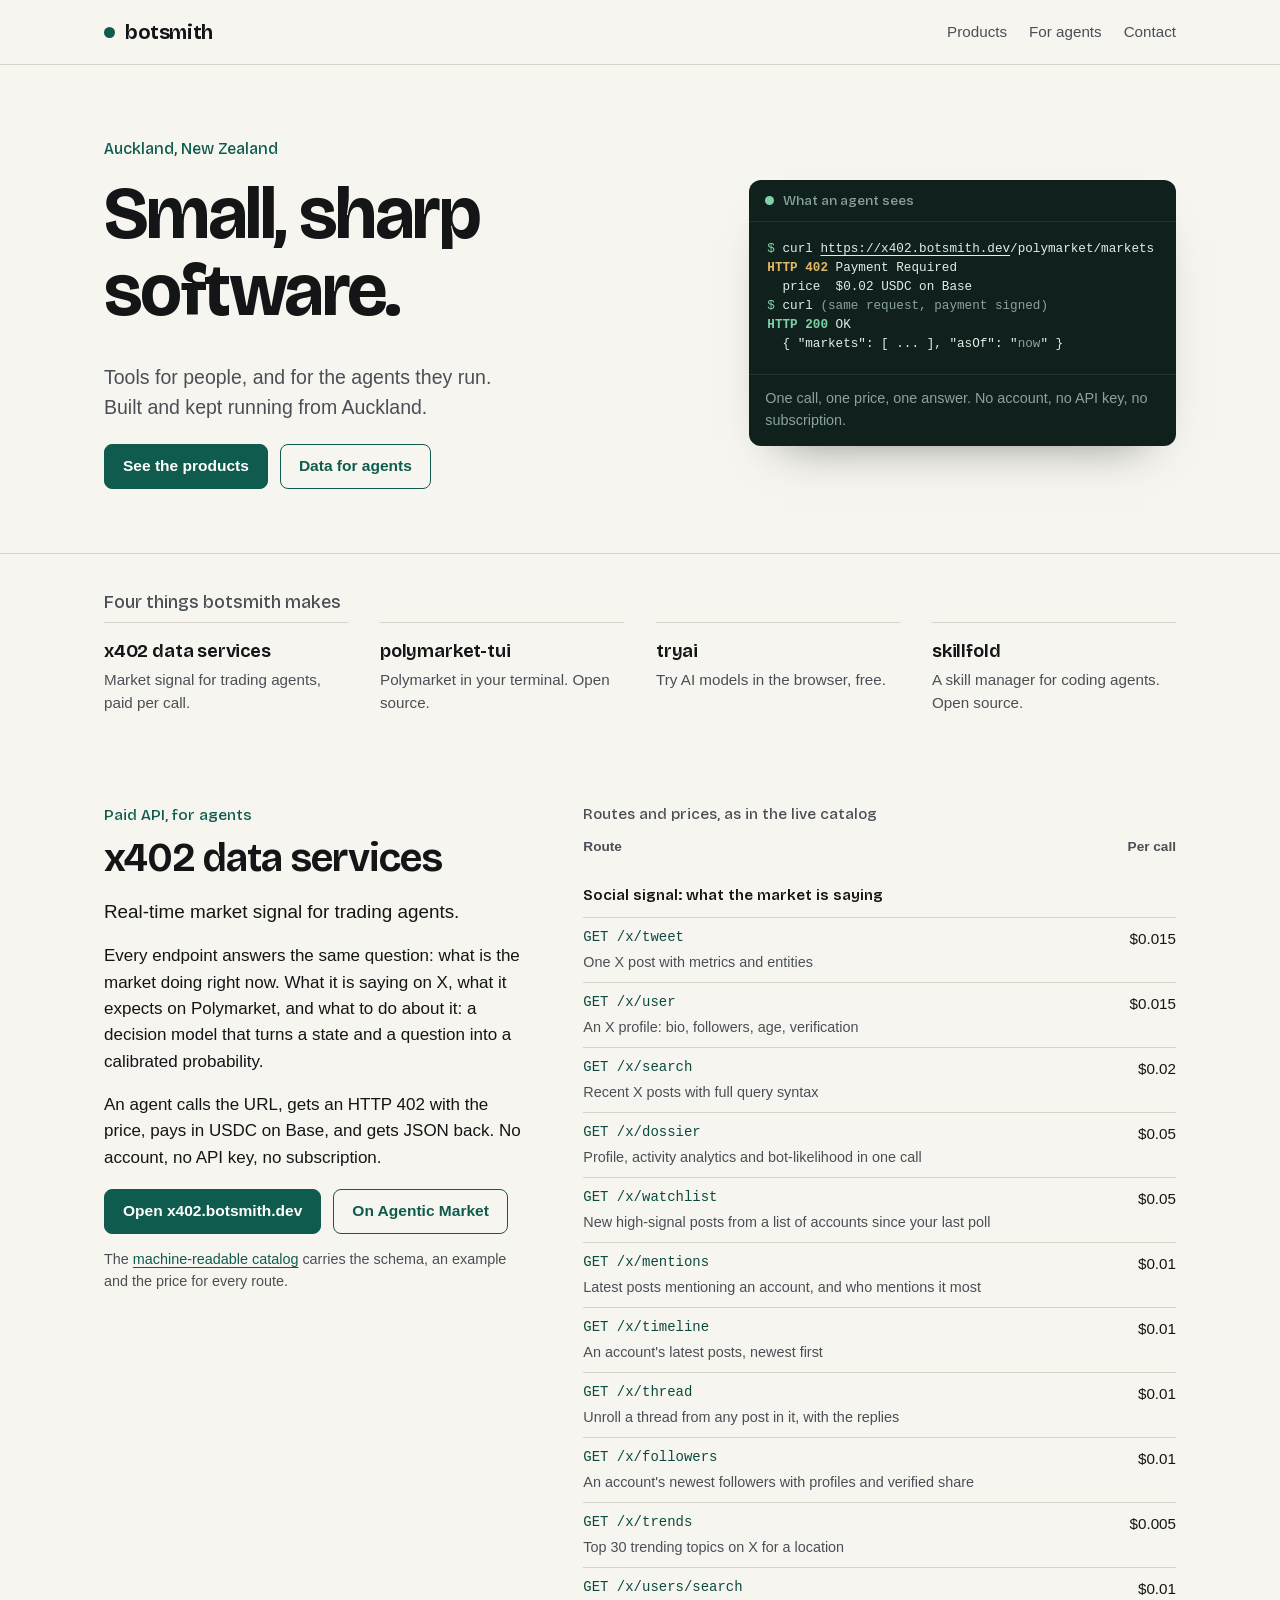
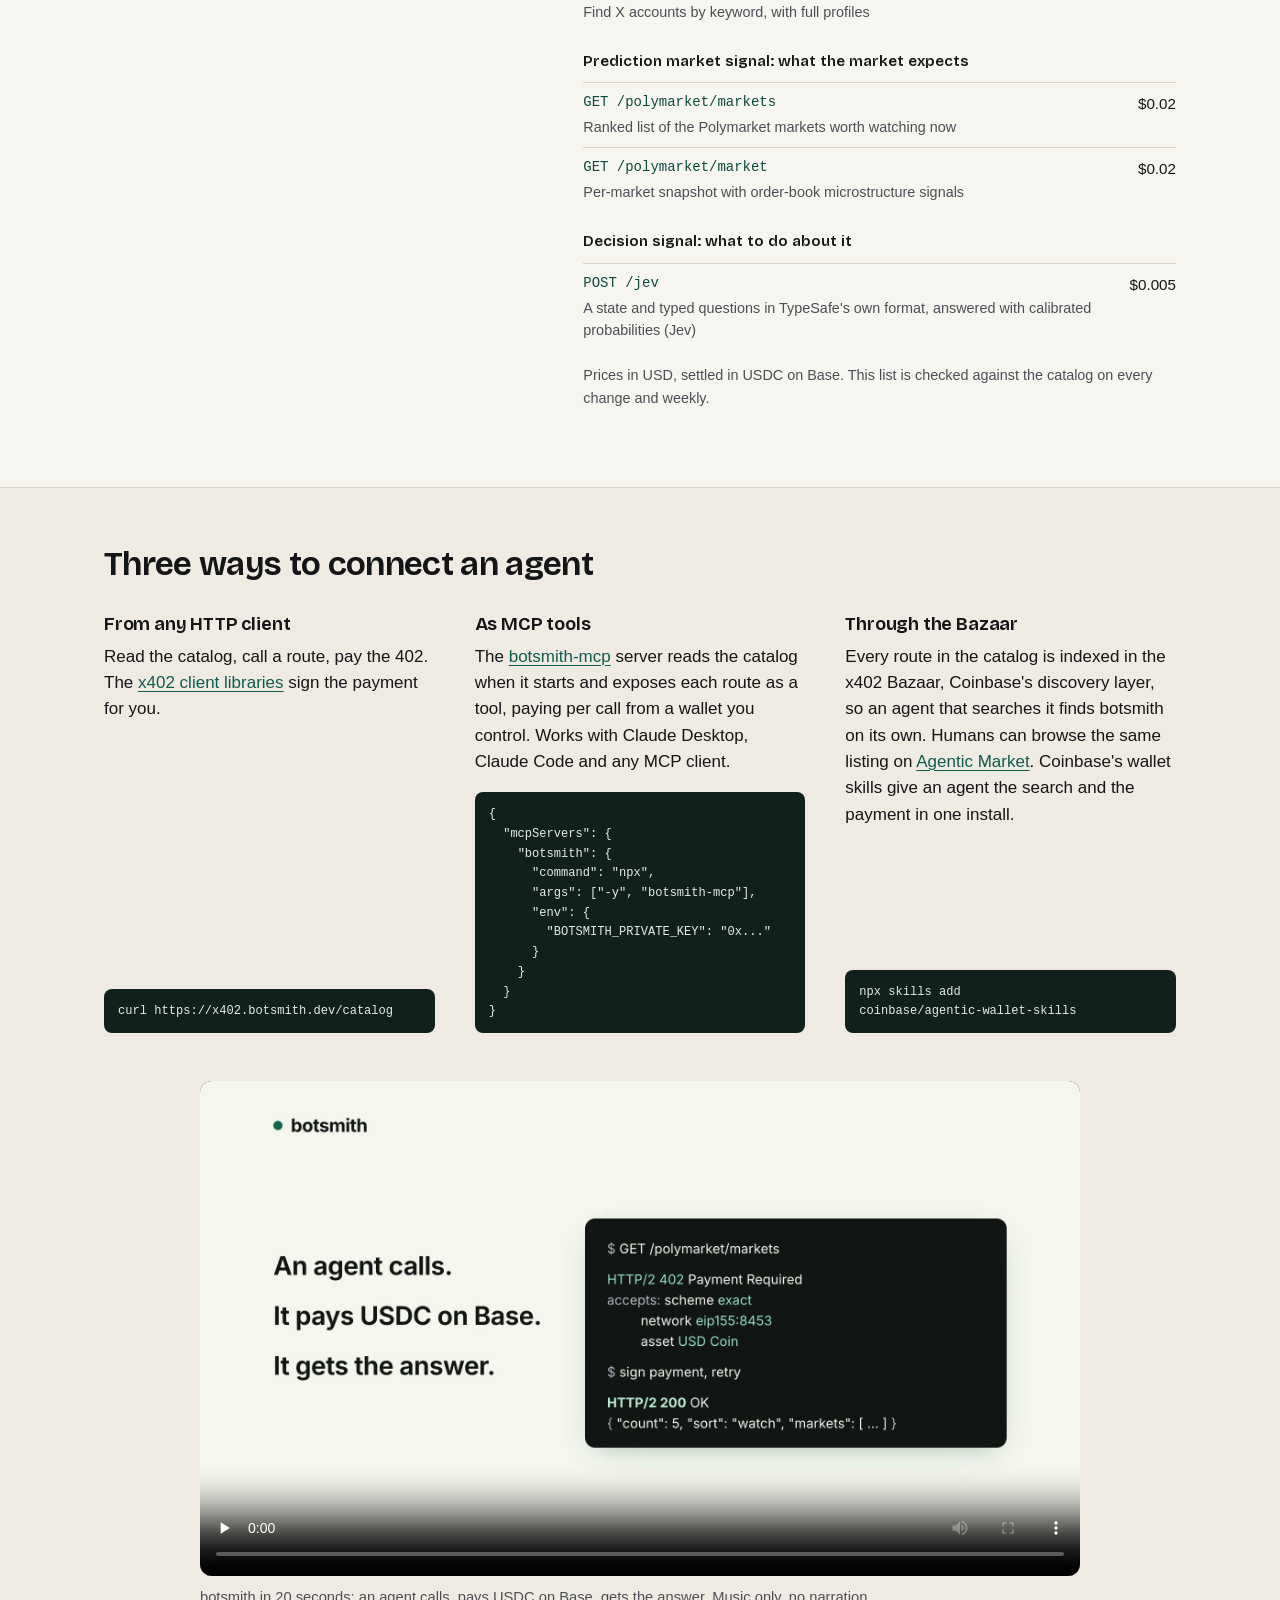
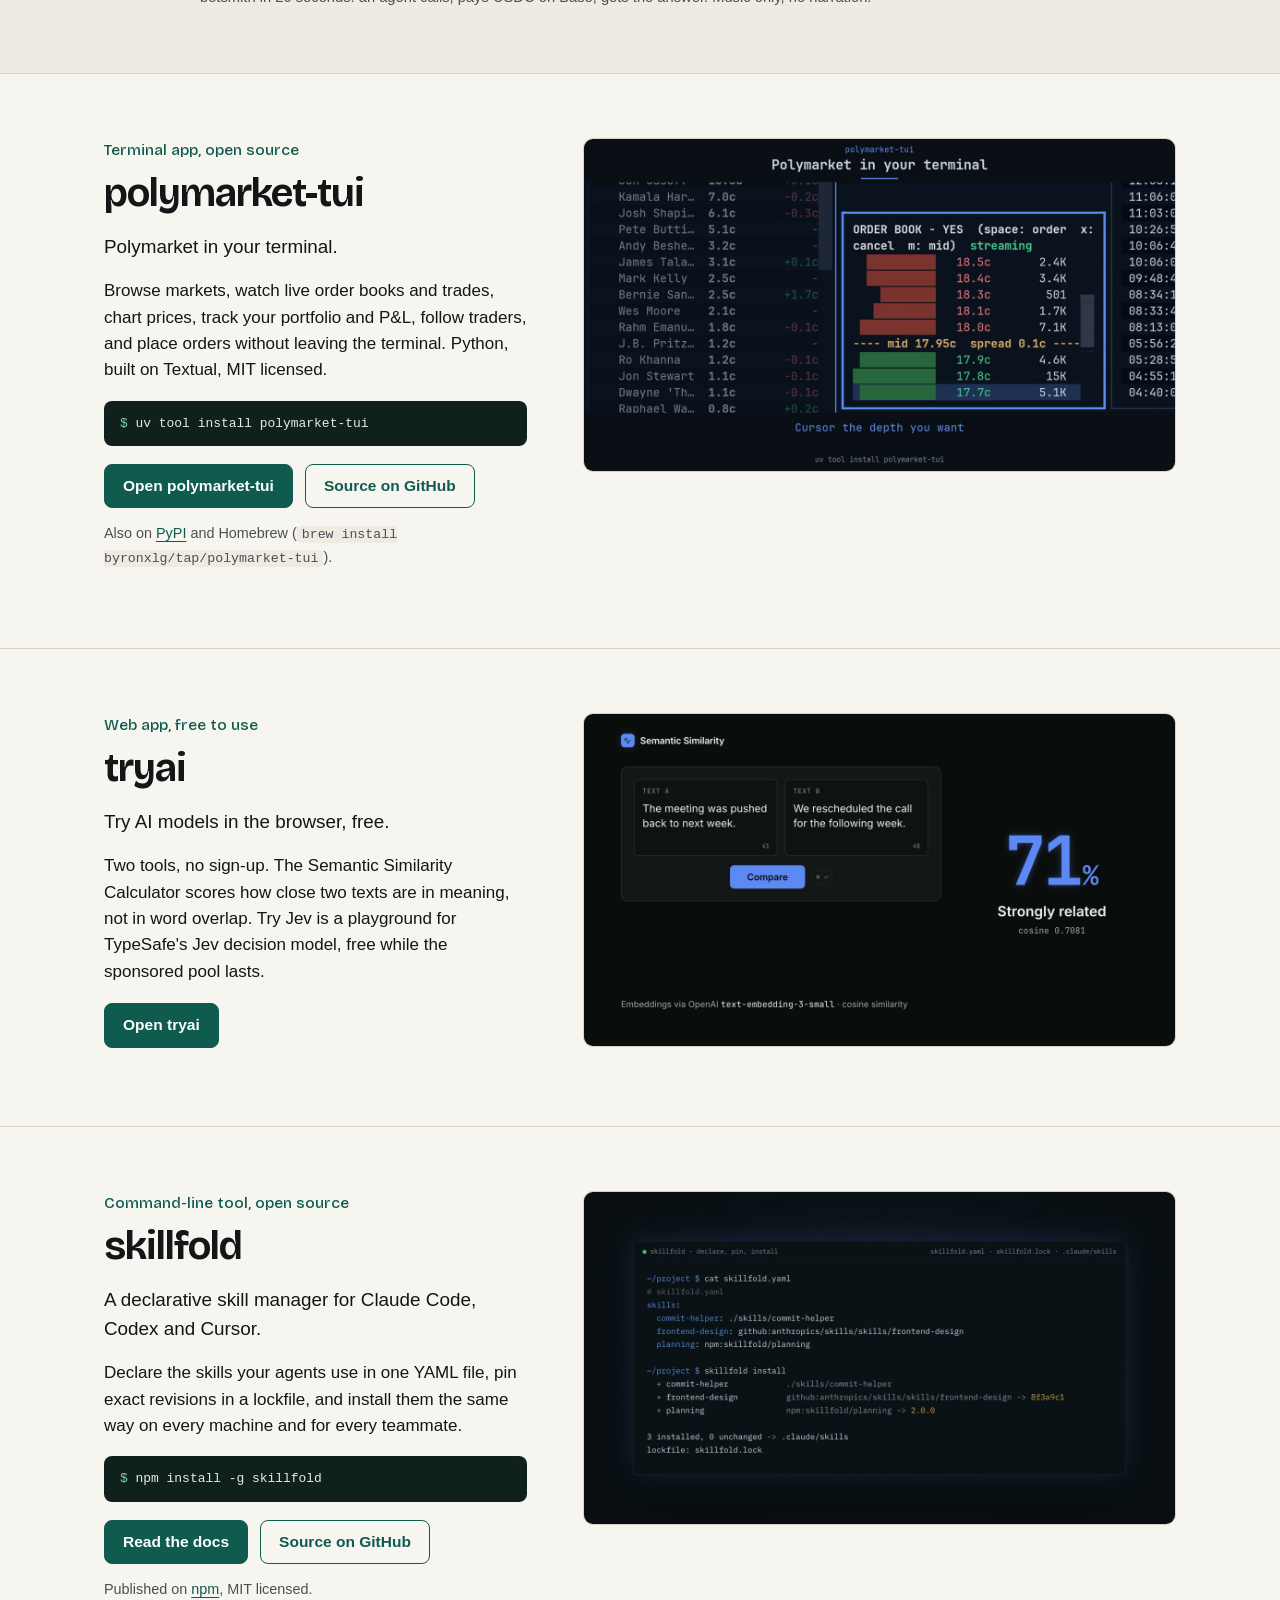
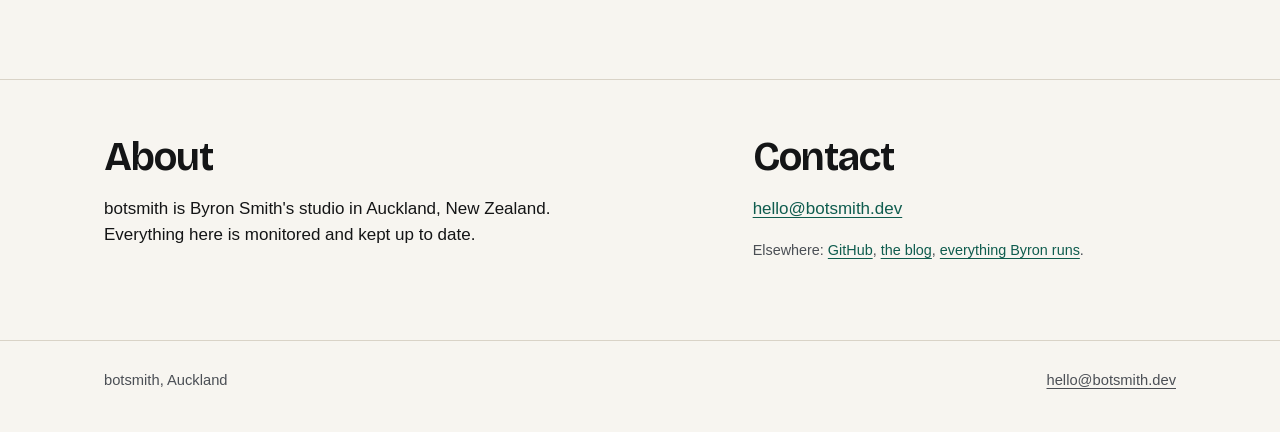
==== commit 6cd7e32d: "price list: the six /x routes from x402-services#51 (catalog drift turned the check red)" ====
--- a/index.html
+++ b/index.html
@@ -126,6 +126,12 @@
               <tr><td class="route"><code>GET /x/search</code><span>Recent X posts with full query syntax</span></td><td class="num" data-route="/x/search" data-price="$0.02">$0.02</td></tr>
               <tr><td class="route"><code>GET /x/dossier</code><span>Profile, activity analytics and bot-likelihood in one call</span></td><td class="num" data-route="/x/dossier" data-price="$0.05">$0.05</td></tr>
               <tr><td class="route"><code>GET /x/watchlist</code><span>New high-signal posts from a list of accounts since your last poll</span></td><td class="num" data-route="/x/watchlist" data-price="$0.05">$0.05</td></tr>
+              <tr><td class="route"><code>GET /x/mentions</code><span>Latest posts mentioning an account, and who mentions it most</span></td><td class="num" data-route="/x/mentions" data-price="$0.01">$0.01</td></tr>
+              <tr><td class="route"><code>GET /x/timeline</code><span>An account's latest posts, newest first</span></td><td class="num" data-route="/x/timeline" data-price="$0.01">$0.01</td></tr>
+              <tr><td class="route"><code>GET /x/thread</code><span>Unroll a thread from any post in it, with the replies</span></td><td class="num" data-route="/x/thread" data-price="$0.01">$0.01</td></tr>
+              <tr><td class="route"><code>GET /x/followers</code><span>An account's newest followers with profiles and verified share</span></td><td class="num" data-route="/x/followers" data-price="$0.01">$0.01</td></tr>
+              <tr><td class="route"><code>GET /x/trends</code><span>Top 30 trending topics on X for a location</span></td><td class="num" data-route="/x/trends" data-price="$0.005">$0.005</td></tr>
+              <tr><td class="route"><code>GET /x/users/search</code><span>Find X accounts by keyword, with full profiles</span></td><td class="num" data-route="/x/users/search" data-price="$0.01">$0.01</td></tr>
             </tbody>
             <tbody>
               <tr class="group"><th scope="rowgroup" colspan="2">Prediction market signal: what the market expects</th></tr>
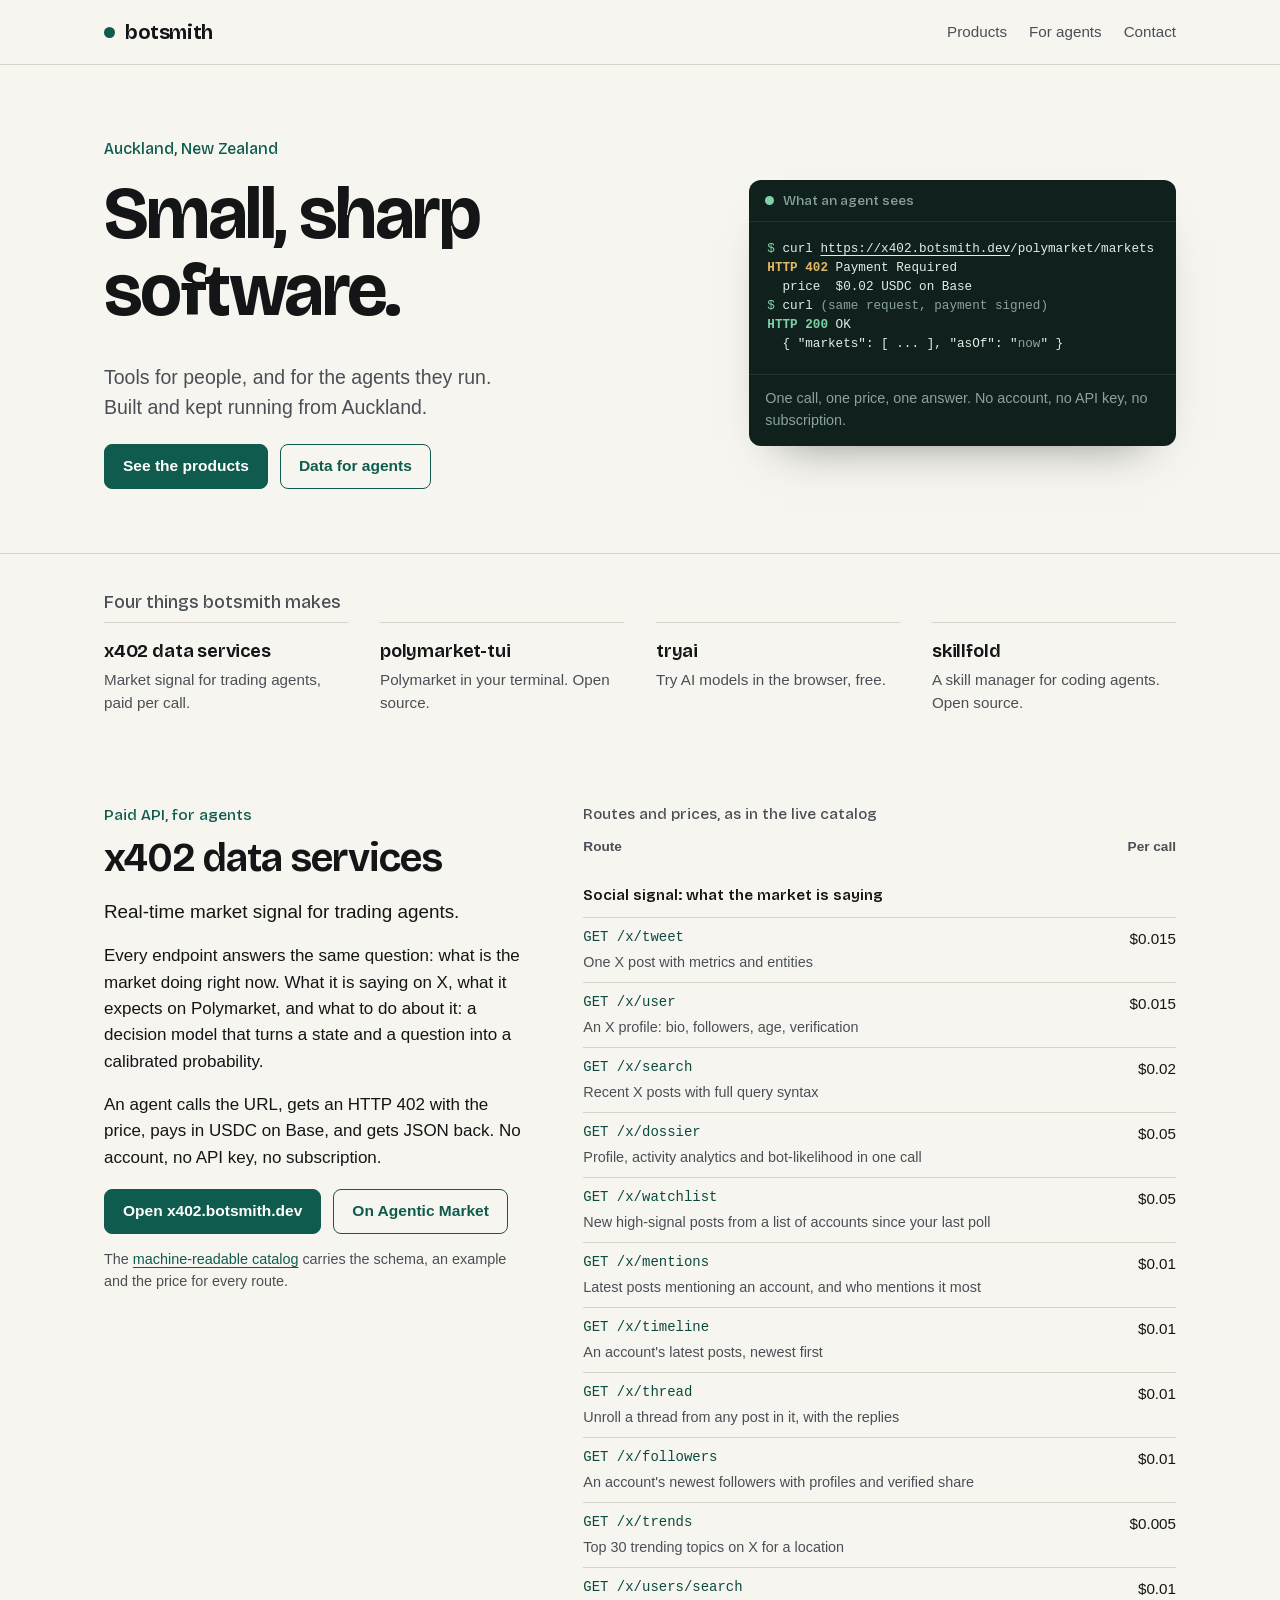
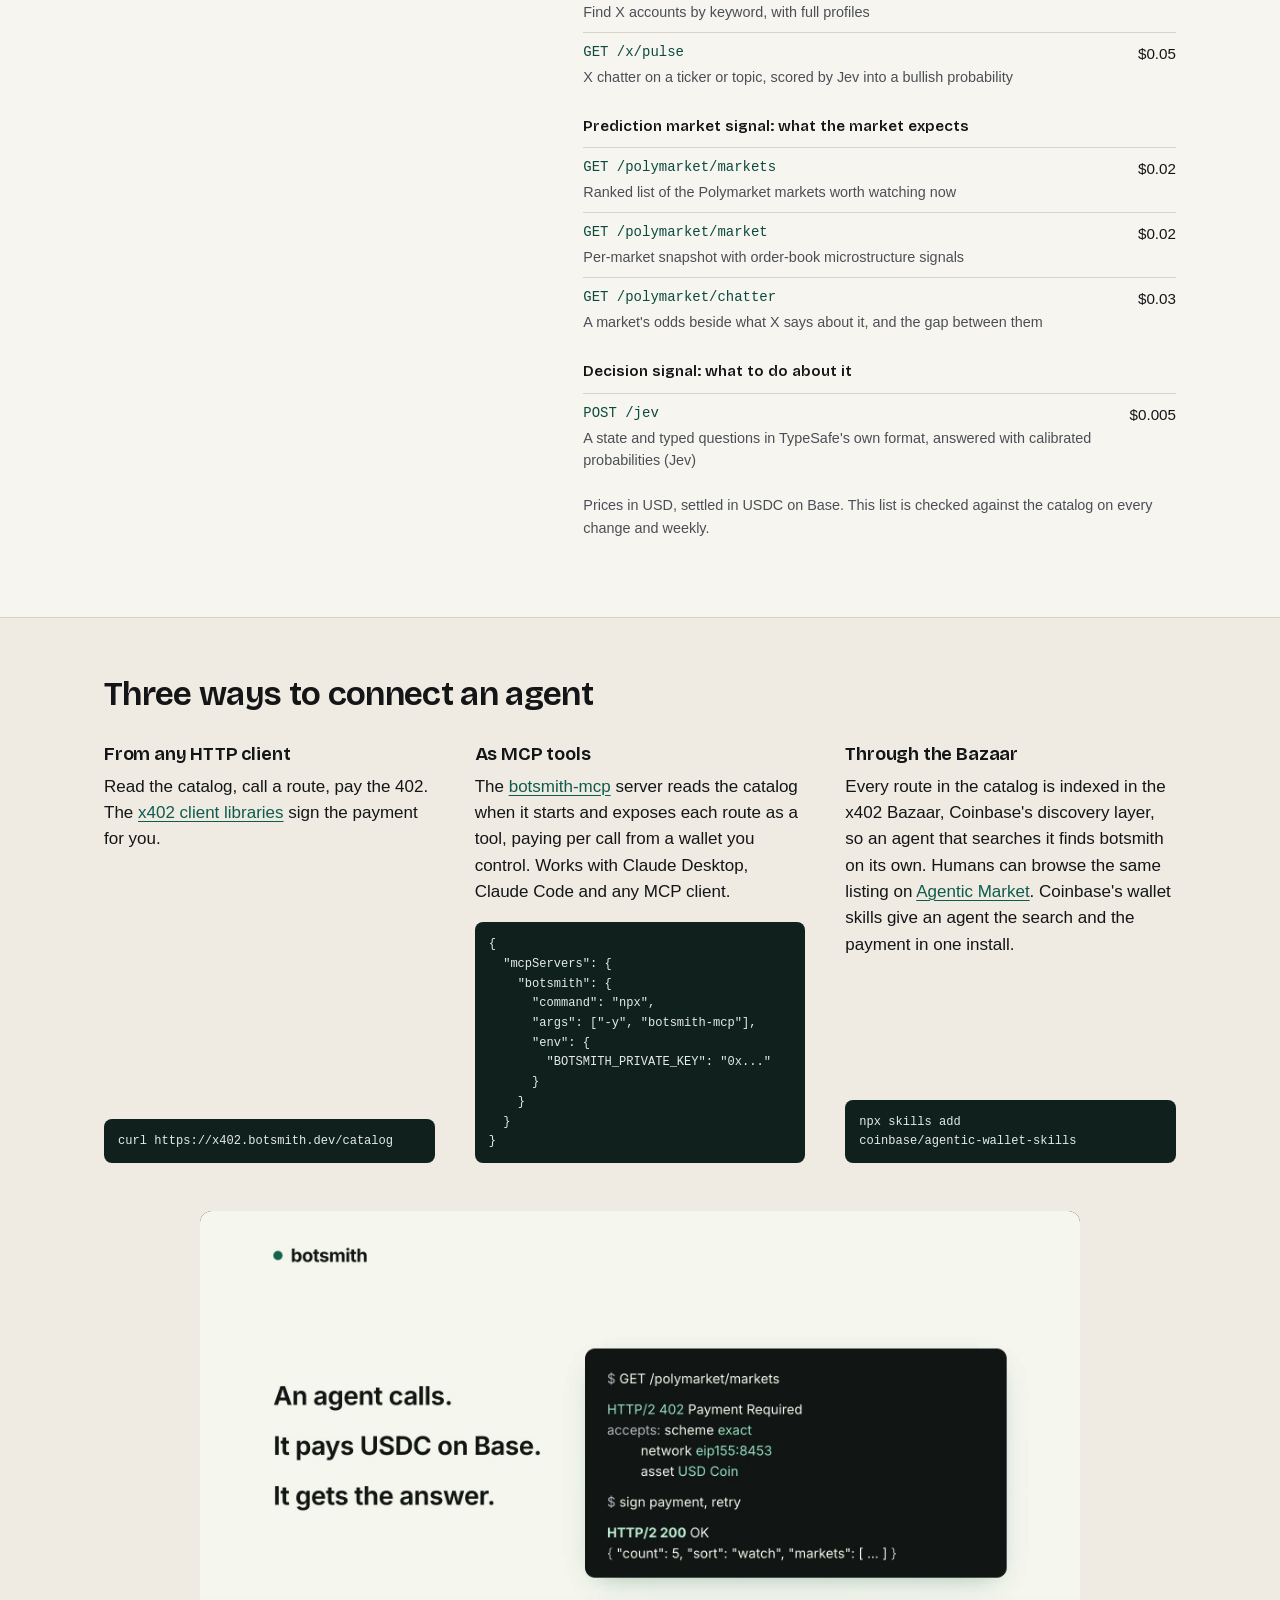
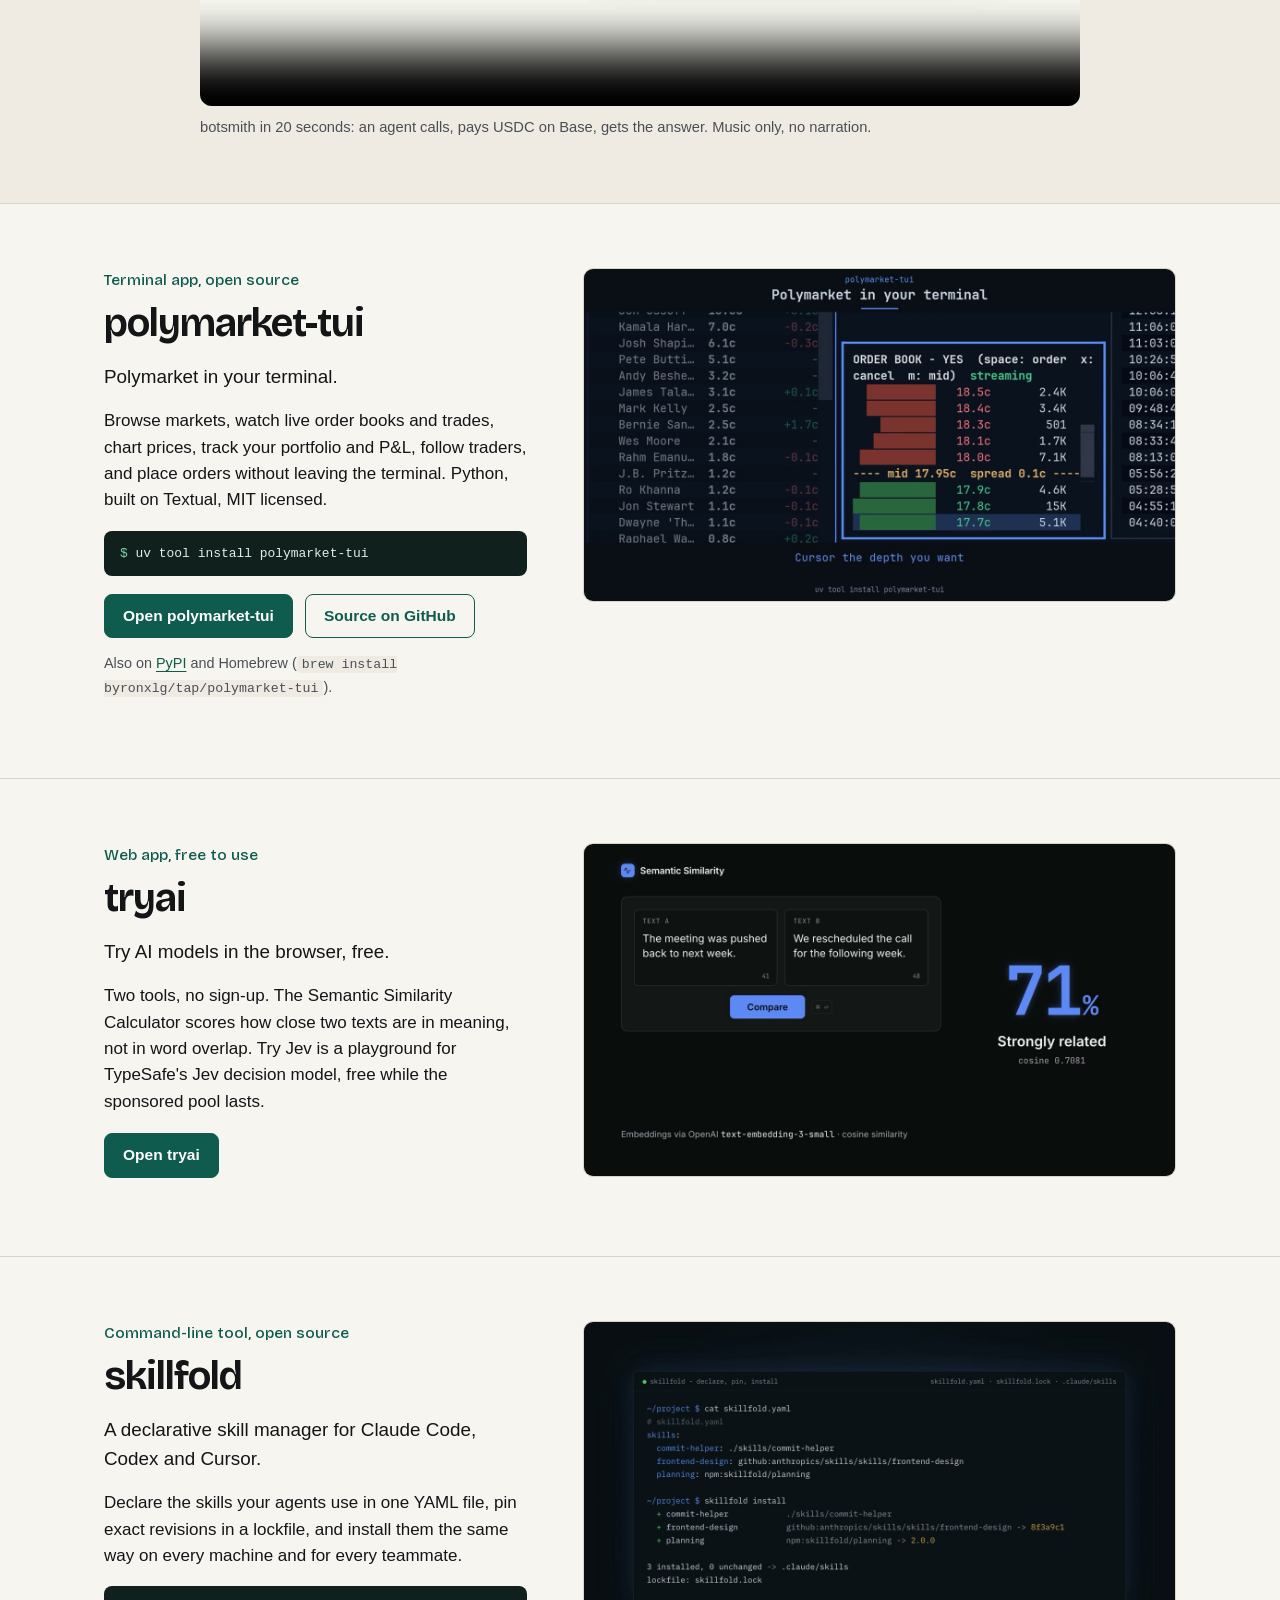
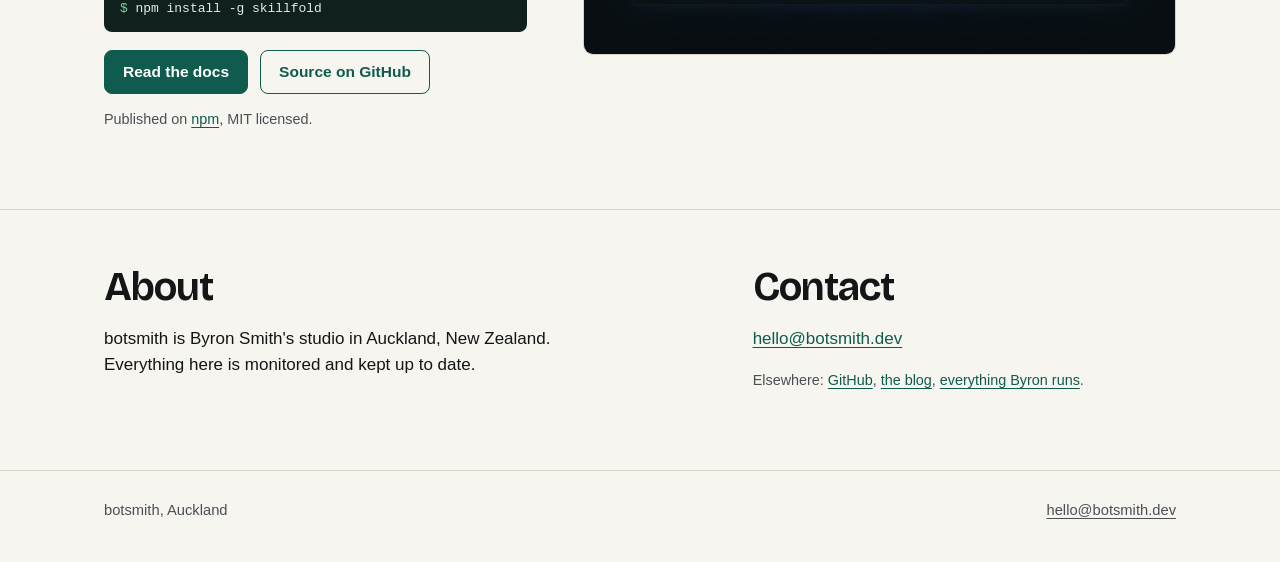
==== commit 8e16748e: "Price rows for /x/pulse ($0.05) and /polymarket/chatter ($0.03) x402-services#73 added the two expan" ====
--- a/index.html
+++ b/index.html
@@ -132,11 +132,13 @@
               <tr><td class="route"><code>GET /x/followers</code><span>An account's newest followers with profiles and verified share</span></td><td class="num" data-route="/x/followers" data-price="$0.01">$0.01</td></tr>
               <tr><td class="route"><code>GET /x/trends</code><span>Top 30 trending topics on X for a location</span></td><td class="num" data-route="/x/trends" data-price="$0.005">$0.005</td></tr>
               <tr><td class="route"><code>GET /x/users/search</code><span>Find X accounts by keyword, with full profiles</span></td><td class="num" data-route="/x/users/search" data-price="$0.01">$0.01</td></tr>
+              <tr><td class="route"><code>GET /x/pulse</code><span>X chatter on a ticker or topic, scored by Jev into a bullish probability</span></td><td class="num" data-route="/x/pulse" data-price="$0.05">$0.05</td></tr>
             </tbody>
             <tbody>
               <tr class="group"><th scope="rowgroup" colspan="2">Prediction market signal: what the market expects</th></tr>
               <tr><td class="route"><code>GET /polymarket/markets</code><span>Ranked list of the Polymarket markets worth watching now</span></td><td class="num" data-route="/polymarket/markets" data-price="$0.02">$0.02</td></tr>
               <tr><td class="route"><code>GET /polymarket/market</code><span>Per-market snapshot with order-book microstructure signals</span></td><td class="num" data-route="/polymarket/market" data-price="$0.02">$0.02</td></tr>
+              <tr><td class="route"><code>GET /polymarket/chatter</code><span>A market's odds beside what X says about it, and the gap between them</span></td><td class="num" data-route="/polymarket/chatter" data-price="$0.03">$0.03</td></tr>
             </tbody>
             <tbody>
               <tr class="group"><th scope="rowgroup" colspan="2">Decision signal: what to do about it</th></tr>
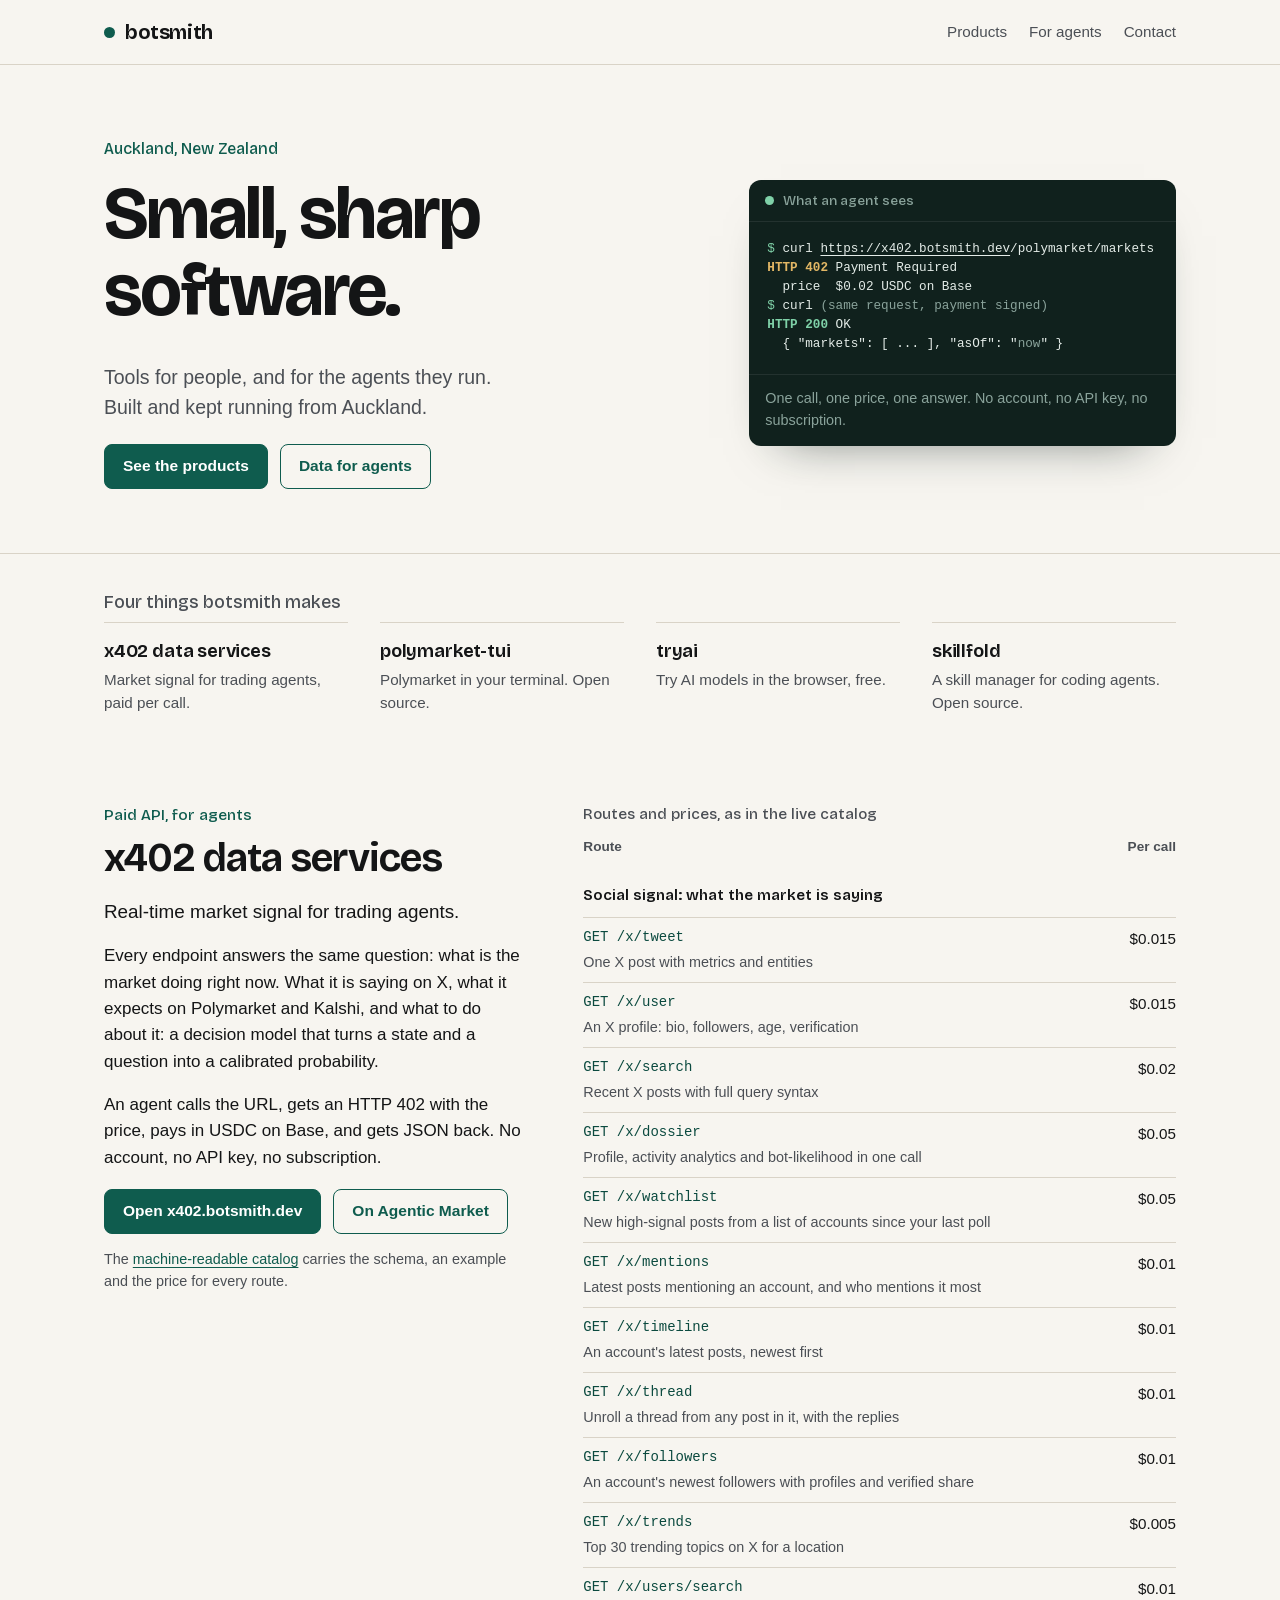
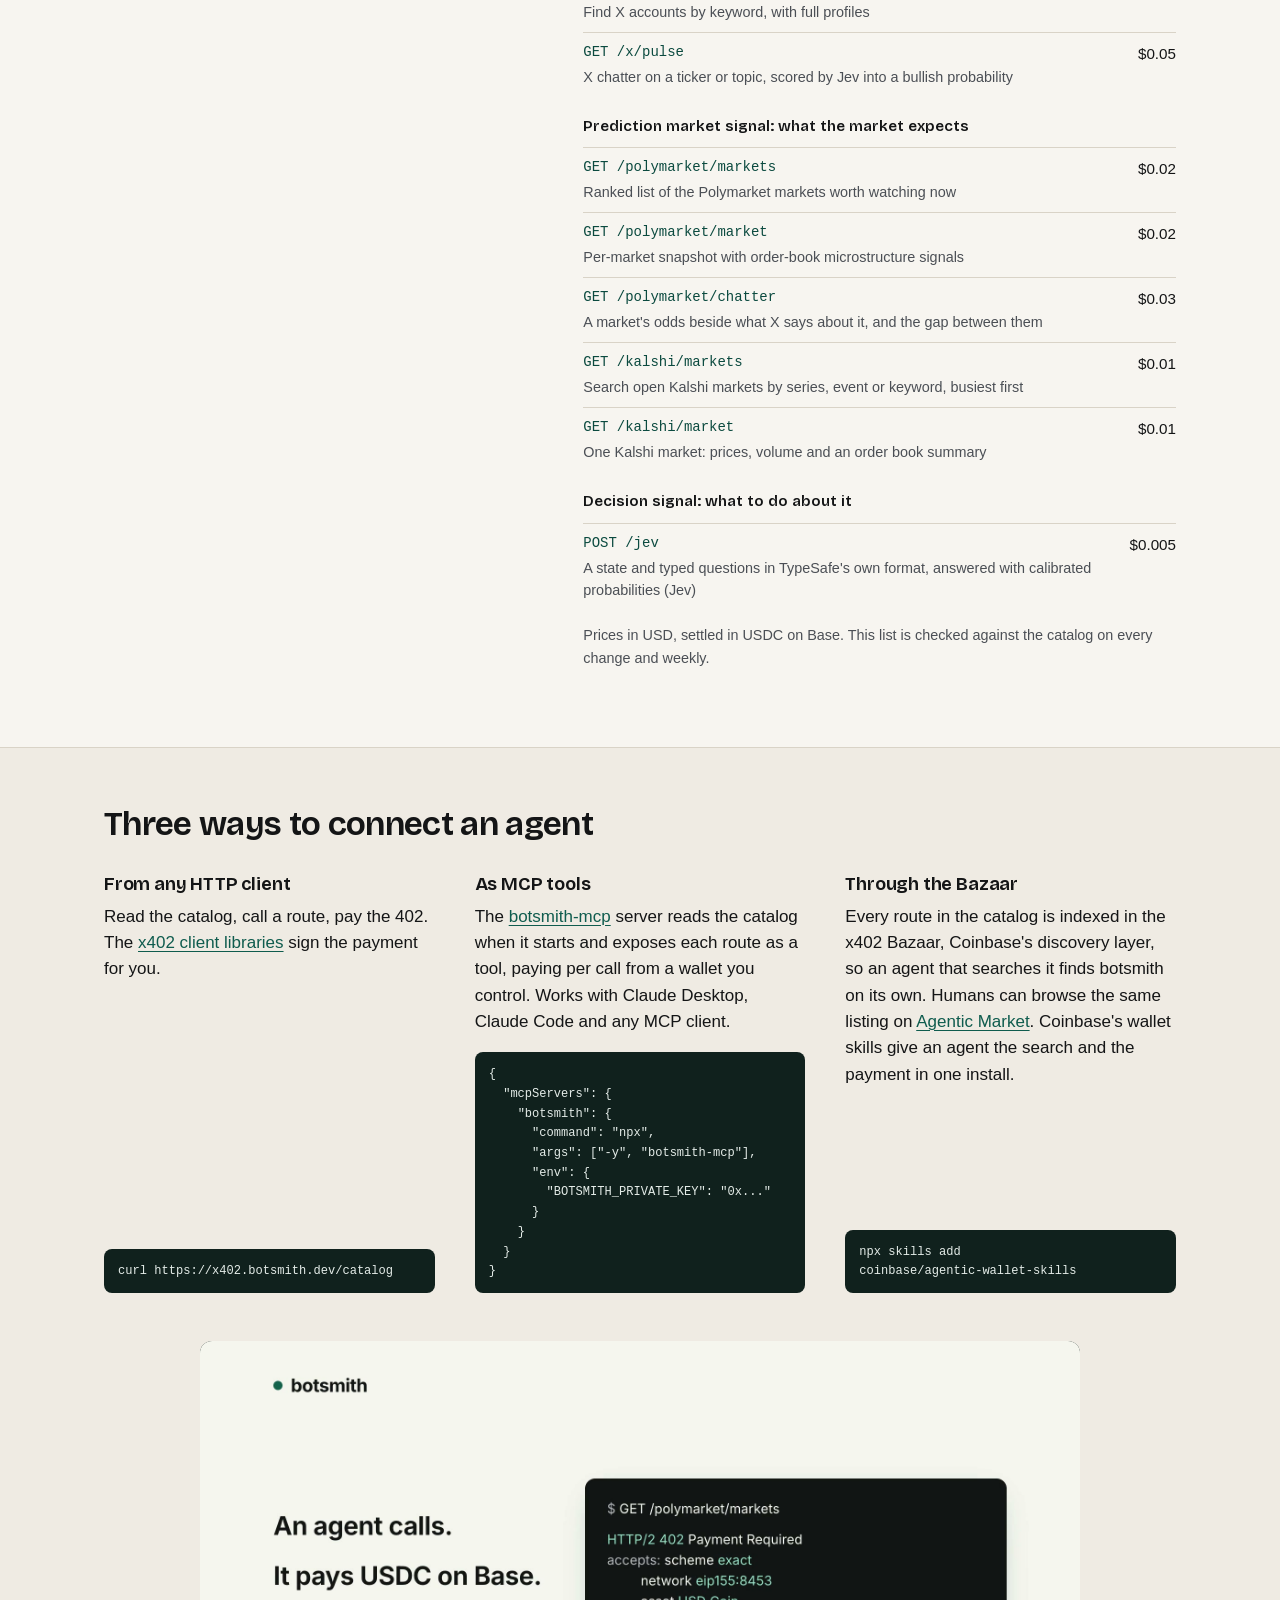
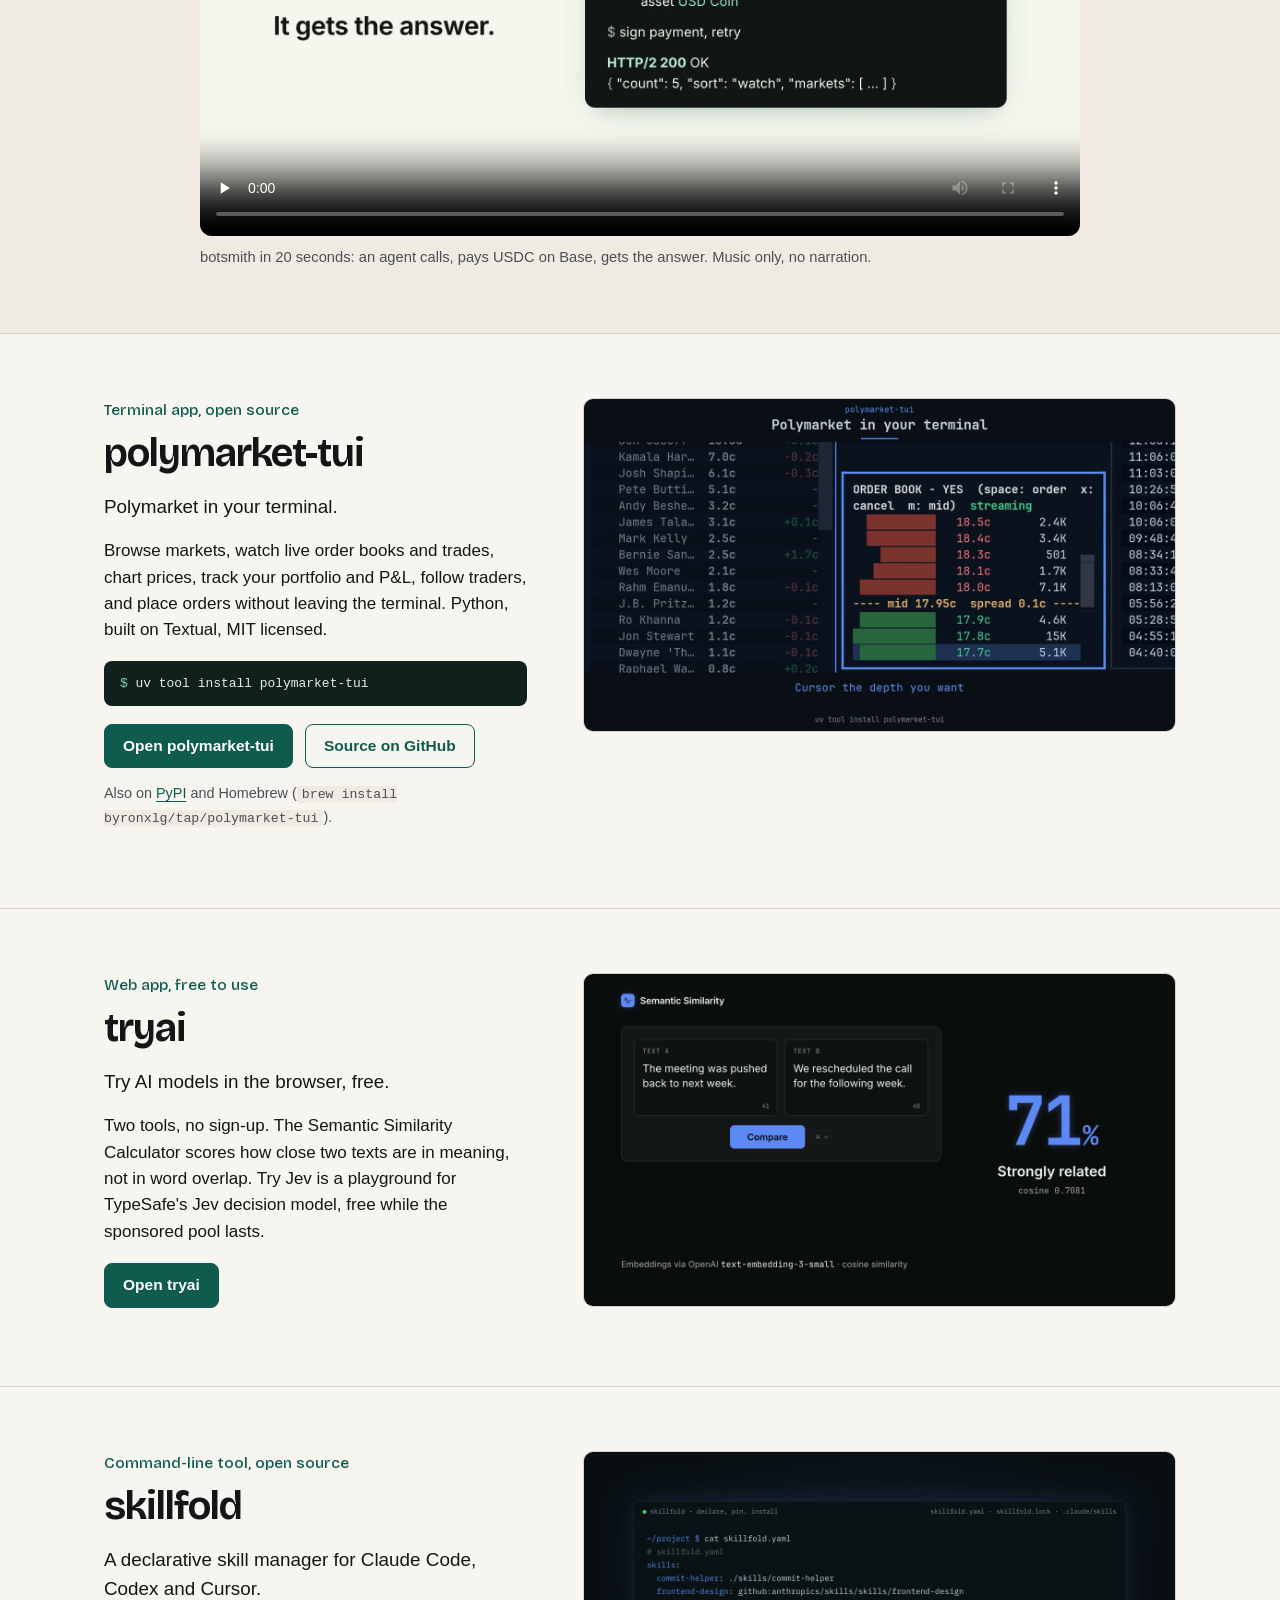
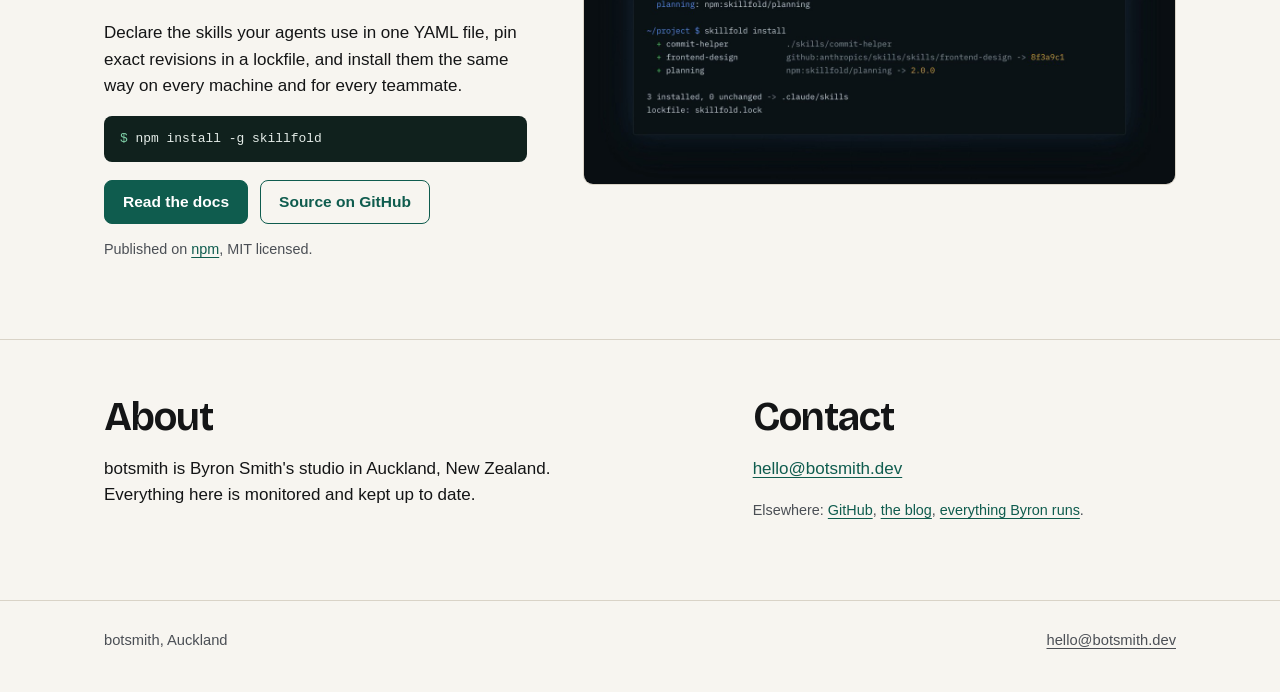
==== commit 5900aa21: "Price rows for /kalshi/markets and /kalshi/market ($0.01 each) x402-services#76 added the two expans" ====
--- a/index.html
+++ b/index.html
@@ -106,7 +106,7 @@
           <p class="product-kind">Paid API, for agents</p>
           <h2 id="x402-title"><a href="https://x402.botsmith.dev/">x402 data services</a></h2>
           <p class="product-sub">Real-time market signal for trading agents.</p>
-          <p>Every endpoint answers the same question: what is the market doing right now. What it is saying on X, what it expects on Polymarket, and what to do about it: a decision model that turns a state and a question into a calibrated probability.</p>
+          <p>Every endpoint answers the same question: what is the market doing right now. What it is saying on X, what it expects on Polymarket and Kalshi, and what to do about it: a decision model that turns a state and a question into a calibrated probability.</p>
           <p>An agent calls the URL, gets an HTTP 402 with the price, pays in USDC on Base, and gets JSON back. No account, no API key, no subscription.</p>
           <div class="actions">
             <a class="button" href="https://x402.botsmith.dev/">Open x402.botsmith.dev</a>
@@ -139,6 +139,8 @@
               <tr><td class="route"><code>GET /polymarket/markets</code><span>Ranked list of the Polymarket markets worth watching now</span></td><td class="num" data-route="/polymarket/markets" data-price="$0.02">$0.02</td></tr>
               <tr><td class="route"><code>GET /polymarket/market</code><span>Per-market snapshot with order-book microstructure signals</span></td><td class="num" data-route="/polymarket/market" data-price="$0.02">$0.02</td></tr>
               <tr><td class="route"><code>GET /polymarket/chatter</code><span>A market's odds beside what X says about it, and the gap between them</span></td><td class="num" data-route="/polymarket/chatter" data-price="$0.03">$0.03</td></tr>
+              <tr><td class="route"><code>GET /kalshi/markets</code><span>Search open Kalshi markets by series, event or keyword, busiest first</span></td><td class="num" data-route="/kalshi/markets" data-price="$0.01">$0.01</td></tr>
+              <tr><td class="route"><code>GET /kalshi/market</code><span>One Kalshi market: prices, volume and an order book summary</span></td><td class="num" data-route="/kalshi/market" data-price="$0.01">$0.01</td></tr>
             </tbody>
             <tbody>
               <tr class="group"><th scope="rowgroup" colspan="2">Decision signal: what to do about it</th></tr>
